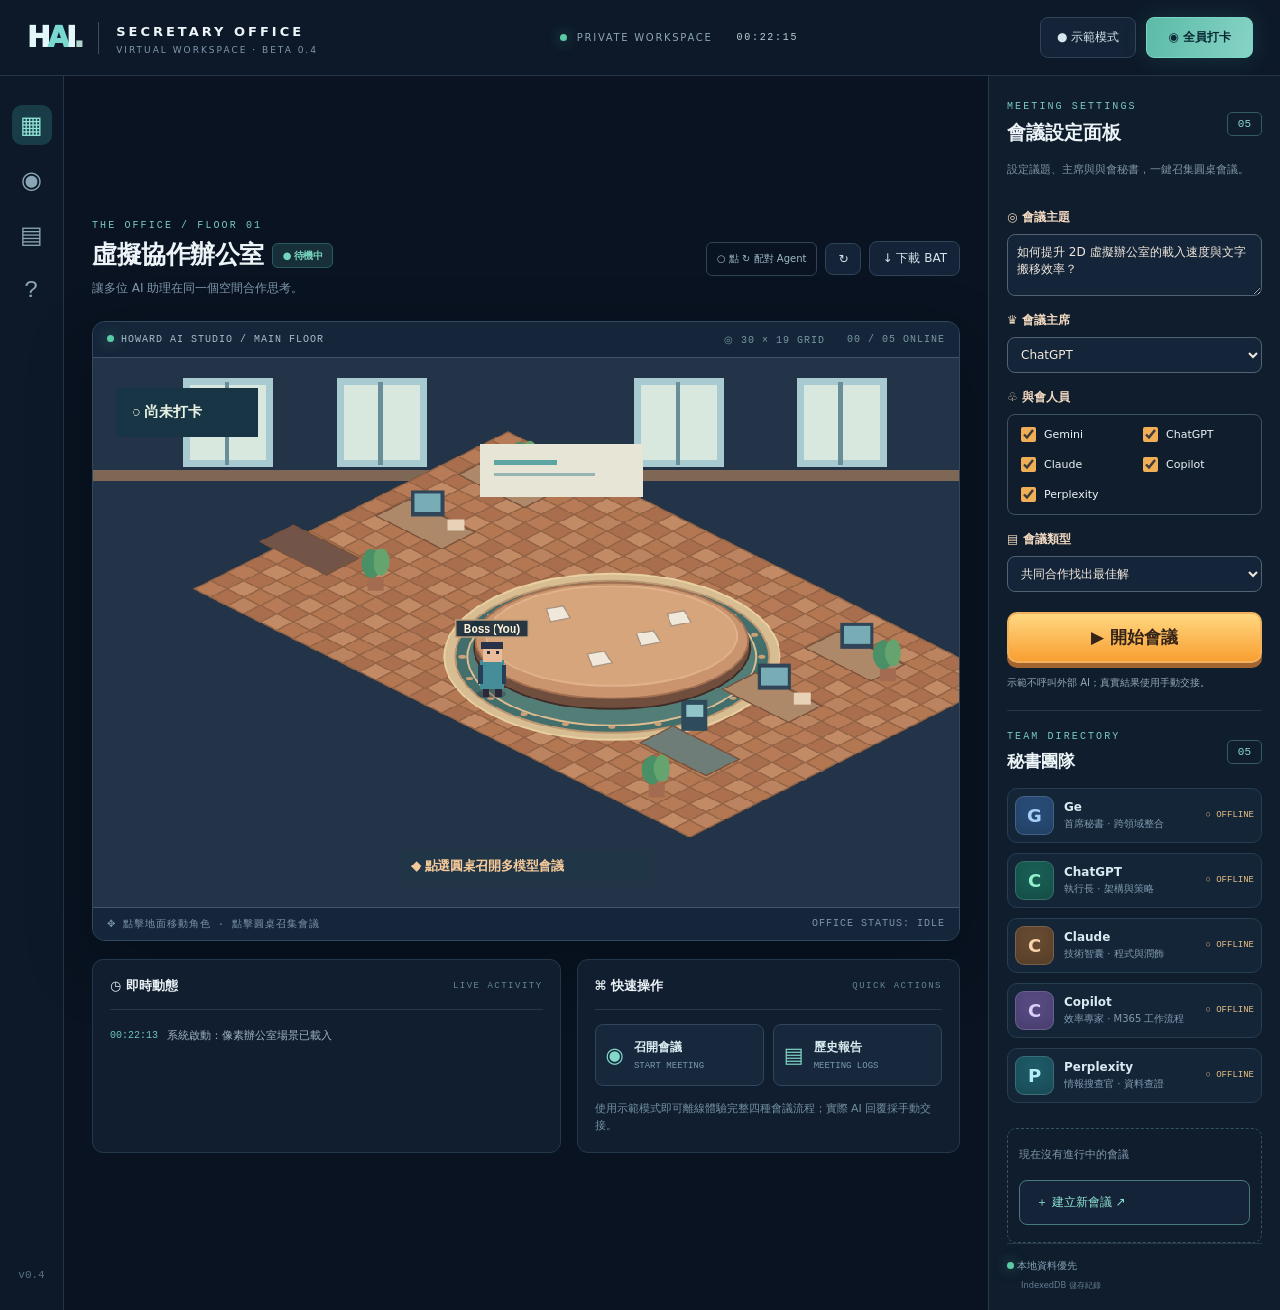
==== office/index.html @ 118cb612 "fix(office): persistent stop during handoff and Windows BAT launcher download" ====
<!doctype html>
<html lang="zh-Hant">
<head>
<meta charset="utf-8"><meta name="viewport" content="width=device-width, initial-scale=1">
<meta name="theme-color" content="#0a1422">
<title>Howard AI Studio — AI Secretary Office</title>
<link rel="stylesheet" href="/office/styles.css">


</head>
<body>
<div class="shell">
  <header class="topbar">
    <div class="brand"><div class="brand-mark">H<span>A</span>I<span class="dot">.</span></div><span class="brand-divider"></span><div><strong>SECRETARY OFFICE</strong><small>VIRTUAL WORKSPACE <em>·</em> BETA 0.4</small></div></div>
    <div class="top-center"><span class="live-light"></span> PRIVATE WORKSPACE <span class="text-mono" id="clock">--:--</span></div>
    <div class="top-actions"><button id="global-stop-meeting" class="secondary-button danger-stop hidden" type="button">■ 停止會議</button><button id="demo-toggle" class="ghost-button">● 示範模式</button><button id="clock-button" class="primary-button">◉ 全員打卡</button></div>
  </header>
  <div class="body-grid">
    <aside class="rail">
      <div class="rail-icon active" title="虛擬辦公室" aria-label="虛擬辦公室">▦</div>
      <button id="rail-meet" class="rail-icon" aria-label="召開會議" title="召開會議">◉</button>
      <button id="rail-history" class="rail-icon" aria-label="歷史紀錄" title="歷史紀錄">▤</button>
      <button id="rail-help" class="rail-icon" aria-label="操作說明" title="操作說明">?</button>
      <span class="rail-spacer"></span><span class="rail-version">v0.4</span>
    </aside>
    <main class="workspace">
      <div class="workspace-heading"><div><div class="eyebrow">THE OFFICE / FLOOR 01</div><h1>虛擬協作辦公室 <span class="office-state" id="office-state">● 待機中</span></h1><p>讓多位 AI 助理在同一個空間合作思考。</p></div><div class="workspace-tools"><span id="connection-label" class="connection-pill">○ 本機 Agent 檢查中</span><button class="subtle-btn" id="refresh-agent" title="重新檢查本機 Agent">↻</button><a class="subtle-btn download-bat" href="/office/start-agent.bat" download="start-agent.bat" title="下載 Windows Agent 啟動批次檔，需搭配 HVASecretaryAgent.exe">↓ 下載 BAT</a></div></div>
      <div class="scene-shell"><div class="scene-top"><span><span class="green-dot"></span> HOWARD AI STUDIO / MAIN FLOOR</span><span class="scene-indicators"><span>◎ 30 × 19 GRID</span><span id="room-population">00 / 05 ONLINE</span></span></div><canvas id="office-scene" width="960" height="608" aria-label="可點擊互動的像素風辦公室：點圓桌召開會議，點秘書查看狀態"></canvas><div class="scene-footer"><span>✥ 點擊地面移動角色 · 點擊圓桌召集會議</span><span id="scene-context">OFFICE STATUS: IDLE</span></div></div>
      <section class="bottom-panels"><div class="panel activity"><div class="panel-title"><span>◷ 即時動態</span><small>LIVE ACTIVITY</small></div><div class="activity-list" id="activity-list" aria-live="polite"><p class="dim">辦公室已就緒，等待打卡。</p></div></div><div class="panel shortcuts"><div class="panel-title"><span>⌘ 快速操作</span><small>QUICK ACTIONS</small></div><div class="quick-grid"><button id="quick-meet"><b>◉</b><span>召開會議<small>START MEETING</small></span></button><button id="quick-history"><b>▤</b><span>歷史報告<small>MEETING LOGS</small></span></button></div><div class="mini-tip">使用示範模式即可離線體驗完整四種會議流程；實際 AI 回覆採手動交接。</div></div></section>
    </main>
    <aside class="inspector">
<div class="inspector-title"><div><span class="eyebrow">MEETING SETTINGS</span><h2>會議設定面板</h2></div><span class="headcount">05</span></div>
<p class="inspector-copy">設定議題、主席與與會秘書，一鍵召集圓桌會議。</p>
<form class="side-form" id="quick-meeting">
<label for="quick-topic">◎ 會議主題</label><textarea id="quick-topic" maxlength="2500" required rows="3">如何提升 2D 虛擬辦公室的載入速度與文字搬移效率？</textarea>
<label for="quick-chair">♛ 會議主席</label><select id="quick-chair"><option value="chatgpt">ChatGPT</option><option value="gemini">Gemini</option><option value="claude">Claude</option><option value="copilot">Copilot</option><option value="perplexity">Perplexity</option></select>
<label>♧ 與會人員</label><div class="side-checks" id="quick-attendees">
<label><input type="checkbox" value="gemini" checked> Gemini</label><label><input type="checkbox" value="chatgpt" checked> ChatGPT</label><label><input type="checkbox" value="claude" checked> Claude</label><label><input type="checkbox" value="copilot" checked> Copilot</label><label><input type="checkbox" value="perplexity" checked> Perplexity</label></div>
<label for="quick-mode">▤ 會議類型</label><select id="quick-mode"><option value="consensus">共同合作找出最佳解</option><option value="debate">辯論大會</option><option value="collaborate">共同協作</option><option value="relay">接力作業</option></select>
<button type="submit" class="launch-button">▶ 開始會議</button><small class="side-info">示範不呼叫外部 AI；真實結果使用手動交接。</small></form>
<div class="inspector-divider"></div><div class="inspector-title mini"><div><span class="eyebrow">TEAM DIRECTORY</span><h2>秘書團隊</h2></div><span class="headcount">05</span></div>
<div id="agent-list" class="agent-list"></div><div id="mode-preview" class="mode-preview"></div>
<div class="inspector-bottom"><span class="green-dot"></span> 本地資料優先 <small>IndexedDB 儲存紀錄</small></div>
</aside>
  </div>
</div>
<div id="modal-backdrop" class="modal-backdrop hidden" role="presentation">
  <section class="modal" role="dialog" aria-modal="true" aria-labelledby="modal-title"><div class="modal-head"><div><span class="eyebrow" id="modal-kicker">OFFICE CONTROL</span><h2 id="modal-title">建立會議</h2></div><div class="modal-header-actions"><button id="modal-stop-meeting" class="secondary-button danger-stop hidden" type="button">■ 停止會議</button><button class="close-button" id="modal-close" aria-label="關閉視窗／停止進行中的會議">×</button></div></div><div class="modal-content" id="modal-content"></div></section>
</div>
<div class="toast-region" id="toast-region" aria-live="polite"></div>
<script defer src="/office/app.js"></script></body>
</html>
---- office/styles.css ----
:root{color-scheme:dark;--bg:#091321;--surface:#111f30;--surface2:#17283b;--line:#2a3b4f;--muted:#8da1b8;--text:#edf4f8;--teal:#72d3cb;--amber:#dcb477;--green:#59cba7;--radius:14px;font-family:Inter,ui-sans-serif,system-ui,"Microsoft JhengHei",sans-serif}
*{box-sizing:border-box}html,body{margin:0;height:100%;background:var(--bg);color:var(--text)}button,textarea,select,input{font:inherit}button{cursor:pointer}button:disabled{cursor:not-allowed;opacity:.4}.hidden{display:none!important}.shell{min-height:100vh;display:flex;flex-direction:column}
.topbar{height:76px;flex-shrink:0;border-bottom:1px solid #243649;background:#0d1929;display:flex;align-items:center;justify-content:space-between;gap:14px;padding:0 27px}.brand{display:flex;align-items:center;gap:17px}.brand-mark{font-weight:950;letter-spacing:-3px;font-size:28px;color:#e3f7fa}.brand-mark span{color:#79d9d0}.brand-mark .dot{color:#b0d4ca}.brand-divider{width:1px;height:32px;background:#3c4f61}.brand strong{font-size:13px;letter-spacing:3px}.brand small{display:block;font-size:9px;letter-spacing:2px;color:#8098ae;margin-top:5px}.brand small em{color:var(--teal);font-style:normal}.top-center{font-size:10px;color:#8da5b5;letter-spacing:1.7px;display:flex;align-items:center;gap:10px}.live-light,.green-dot{width:7px;height:7px;border-radius:50%;display:inline-block;background:#5bcba6;box-shadow:0 0 13px #67d6ae88}.text-mono{font-family:ui-monospace,monospace;margin-left:14px;color:#bcd1d8}.top-actions{display:flex;gap:10px}.ghost-button,.subtle-btn,.outline-action,.close-button,.mini-button,.toggle-agent{color:#d6e6ed;border:1px solid #314357;background:#142337;border-radius:8px;padding:11px 16px;font-size:12px}.ghost-button:hover,.subtle-btn:hover,.outline-action:hover{border-color:#64b8ba;background:#1a3445}.primary-button{border:1px solid #78d5c5;background:linear-gradient(110deg,#5bbaa7,#87d4c6);padding:11px 21px;border-radius:8px;font-weight:800;font-size:12px;color:#092834;box-shadow:0 0 24px #60cdb326}.primary-button:hover{filter:brightness(1.08)}.primary-button.off{border-color:#b77b7b;background:#b98d88;color:#231f25}
.body-grid{display:grid;grid-template-columns:64px minmax(0,1fr) 292px;flex:1;min-height:0}.rail{border-right:1px solid #243649;display:flex;align-items:center;flex-direction:column;gap:15px;padding:29px 8px;background:#0d1929}.rail-icon{width:40px;height:40px;border-radius:10px;border:none;background:transparent;color:#8aa5b4;font-size:24px;display:grid;place-items:center;font-family:ui-monospace,monospace;text-decoration:none}.rail-icon.active,.rail-icon:hover{background:#193c49;color:#8fe2d5}.rail-spacer{flex:1}.rail-version{font:11px ui-monospace,monospace;color:#567185}.workspace{min-width:0;max-width:1500px;width:100%;padding:27px 28px 40px;margin:auto}.workspace-heading{display:flex;justify-content:space-between;align-items:flex-start;gap:18px;margin-bottom:24px}.eyebrow{font:10px ui-monospace,monospace;letter-spacing:2.1px;color:#7bc8c8}.workspace-heading h1{font-size:25px;letter-spacing:-.5px;margin:7px 0}.office-state{font-size:10px;background:#172f38;border:1px solid #285961;color:#75d4bd;padding:6px 10px;border-radius:6px;vertical-align:middle;white-space:nowrap}.workspace-heading p{color:#7f96ab;font-size:12px;margin:9px 0 0}.workspace-tools{display:flex;gap:7px;align-items:center;margin-top:21px}.connection-pill{font-size:10px;color:#9dbbc7;border:1px solid #304357;border-radius:6px;padding:9px 10px;white-space:nowrap}.subtle-btn{padding:8px 12px}.scene-shell{border:1px solid #32495d;border-radius:13px;overflow:hidden;background:#17273a;box-shadow:0 24px 65px #03080f55}.scene-top,.scene-footer{height:36px;padding:0 14px;display:flex;align-items:center;justify-content:space-between;font:10px ui-monospace,monospace;letter-spacing:1px;color:#a7bdca;background:#16263a}.scene-top{border-bottom:1px solid #3f5669}.scene-footer{height:33px;border-top:1px solid #3f5669;color:#7b96a9}.scene-indicators{display:flex;gap:22px;color:#7597a4}#office-scene{width:100%;height:auto;display:block;image-rendering:pixelated;cursor:crosshair;aspect-ratio:960/608;background:#23344c}.bottom-panels{display:grid;grid-template-columns:1.1fr .9fr;gap:16px;margin-top:18px}.panel{min-width:0;min-height:190px;border-radius:11px;border:1px solid #24384c;background:#111e30;padding:17px}.panel-title{display:flex;align-items:center;justify-content:space-between;border-bottom:1px solid #243748;padding-bottom:14px;font-size:13px;font-weight:750}.panel-title small{font:9px ui-monospace,monospace;color:#658599;letter-spacing:1.5px}.activity-list{max-height:145px;overflow:auto;margin-top:10px}.activity-list p{font-size:11px;line-height:1.7;color:#9fb1c0;margin:7px 0;display:flex;gap:9px}.activity-list time{flex-shrink:0;color:#6bc5bf;font:10px ui-monospace,monospace;margin-top:3px}.activity-list .dim{color:#6e8497}.quick-grid{display:grid;grid-template-columns:1fr 1fr;gap:9px;margin-top:14px}.quick-grid button{display:flex;gap:10px;align-items:center;text-align:left;padding:14px 10px;border:1px solid #30465a;border-radius:8px;background:#17283c;color:#d7edf0;font-size:12px;font-weight:700}.quick-grid button:hover{border-color:#7ac5bf}.quick-grid b{font-size:21px;color:#82d9c9}.quick-grid small{display:block;font:9px ui-monospace,monospace;color:#789bac;margin-top:5px}.mini-tip{margin-top:14px;font-size:11px;line-height:1.6;color:#7291a3}
.inspector{border-left:1px solid #26394c;background:#0f1d2d;padding:30px 18px 19px;display:flex;flex-direction:column;min-width:0}.inspector-title{display:flex;align-items:center;justify-content:space-between}.inspector-title h2{font-size:19px;margin:7px 0}.headcount{border-radius:5px;border:1px solid #345b62;color:#8ad9d2;padding:5px 10px;font:11px ui-monospace,monospace}.inspector-copy{font-size:11px;line-height:1.7;color:#8095a7;margin:8px 0 21px}.agent-list{display:flex;flex-direction:column;gap:10px}.agent{display:flex;align-items:center;gap:10px;width:100%;text-align:left;background:#152538;border:1px solid #273d52;border-radius:10px;padding:11px 9px;color:#d9eaf1}.agent:hover{border-color:#6bbcb5;background:#1b3042}.avatar{width:39px;height:39px;border-radius:9px;flex-shrink:0;display:grid;place-items:center;font-size:18px;font-weight:900;border:1px solid #ffffff20;box-shadow:inset 0 -7px 13px #00000025}.avatar.blue{background:#284b75;color:#a7d1fa}.avatar.emerald{background:#185c53;color:#91f1ca}.avatar.amber{background:#654930;color:#f8d3a9}.avatar.violet{background:#554980;color:#ddccfa}.avatar.cyan{background:#1d5865;color:#b3eef5}.agent-main{min-width:0;flex:1}.agent-name{font-weight:750;font-size:12px;display:block}.agent-role{display:block;color:#809bb0;font-size:10px;margin-top:3px}.agent-status{font:9px ui-monospace,monospace;color:#7d99af;text-transform:uppercase}.agent-status.ready{color:#6bdbb1}.agent-status.warn{color:#e4be83}.inspector-divider{border-top:1px solid #26374c;margin:24px 0 22px}.inspector-title.mini h2{font-size:17px}.mode-preview{font-size:11px;color:#8299ac;border:1px dashed #365265;border-radius:9px;margin-top:17px;padding:17px 11px;line-height:1.7;display:flex;flex-direction:column;gap:16px}.outline-action{width:100%;text-align:left;display:flex;justify-content:space-between;color:#8fe5d4;border-color:#477a7e}.inspector-bottom{margin-top:auto;border-top:1px solid #27394a;padding-top:15px;font-size:10px;color:#85a5b5}.inspector-bottom small{display:block;margin:7px 0 0 14px;color:#637f92}
.modal-backdrop{position:fixed;z-index:30;inset:0;background:#030810dc;backdrop-filter:blur(8px);display:flex;align-items:center;justify-content:center;padding:20px}.modal{border-radius:17px;border:1px solid #3a6170;background:#112236;box-shadow:0 34px 110px #000a;max-width:720px;width:100%;max-height:90vh;display:flex;flex-direction:column;overflow:hidden}.modal-head{padding:23px 26px 17px;display:flex;justify-content:space-between;align-items:flex-start;border-bottom:1px solid #2d4559}.modal-head h2{font-size:22px;margin:8px 0 0}.close-button{width:35px;height:35px;padding:0;font-size:21px;line-height:1}.modal-content{overflow-y:auto;padding:22px 26px 27px}.field{display:flex;flex-direction:column;gap:8px;margin-bottom:18px}.field label,.field-label{font-size:12px;font-weight:750;color:#c8dde5}.field input,.field textarea,.field select{border:1px solid #365468;background:#0e1c2d;border-radius:8px;color:#edf4f8;padding:11px 12px;width:100%;outline:none}.field textarea{resize:vertical;min-height:90px;line-height:1.7}.field input:focus,.field textarea:focus,.field select:focus{border-color:#81c9c5;box-shadow:0 0 0 2px #81c9c522}.help-text{font-size:11px;color:#8da5b5;line-height:1.65}.meeting-modes{display:grid;grid-template-columns:repeat(2,1fr);gap:9px}.mode-card{border:1px solid #334b60;background:#15273a;text-align:left;color:#e1eef1;border-radius:9px;padding:14px;display:flex;flex-direction:column;gap:7px}.mode-card b{font-size:13px}.mode-card small{color:#88a3b6;font-size:10px;line-height:1.5}.mode-card.selected{border-color:#7ed8cc;background:#1d3b45}.modal-grid{display:grid;grid-template-columns:1fr 1fr;gap:16px}.agent-chips{display:flex;flex-wrap:wrap;gap:8px;margin-top:10px}.agent-chip{display:flex;align-items:center;gap:6px;border:1px solid #334b60;background:#172a3d;padding:9px 10px;border-radius:8px;font-size:11px}.agent-chip input{accent-color:#8ce0cf}.modal-actions{display:flex;justify-content:flex-end;gap:10px;margin-top:23px}.secondary-button{background:#1b3044;color:#d8eaf0;border:1px solid #3b5969;padding:10px 15px;border-radius:8px}.warning-box{padding:10px 12px;border-radius:8px;background:#453727;border:1px solid #85663f;color:#eed5a9;font-size:11px;line-height:1.65;margin:14px 0}.info-box{padding:11px 14px;border-radius:8px;background:#153840;border:1px solid #285d67;color:#a6dad8;font-size:11px;line-height:1.65;margin:15px 0}.report-viewer{max-height:47vh;overflow:auto;white-space:pre-wrap;word-break:break-word;font:12px/1.8 ui-monospace,SFMono-Regular,Consolas,monospace;color:#dae7ed;background:#0b1828;padding:17px;border:1px solid #334a5d;border-radius:8px}.session-row{display:flex;align-items:center;justify-content:space-between;gap:12px;border-bottom:1px solid #293c4d;padding:13px 0}.session-row strong{display:block;font-size:12px}.session-row small{display:block;color:#829bad;margin-top:6px;font-size:10px}.session-actions{display:flex;gap:6px}.mini-button{font-size:10px;padding:7px 9px}.accent-text{color:#7edcce}.progress-strip{display:flex;gap:8px;margin:15px 0;color:#a5b9c8;font-size:11px}.progress-dot{width:8px;height:8px;border-radius:50%;background:#78dbc4;margin-top:5px}.toast-region{position:fixed;z-index:60;right:20px;bottom:20px;display:flex;flex-direction:column;gap:8px}.toast{min-width:220px;max-width:340px;border-radius:8px;border:1px solid #4e7e80;color:#d5f0ef;background:#193a43;padding:13px 15px;font-size:12px;box-shadow:0 10px 40px #0008}
@media(max-width:1250px){.body-grid{grid-template-columns:60px minmax(0,1fr) 244px}.workspace{padding:20px}.inspector{padding:24px 12px}.scene-top{font-size:9px}.brand strong{font-size:11px}}@media(max-width:1000px){.body-grid{grid-template-columns:50px minmax(0,1fr)}.inspector{display:none}.top-center{display:none}.workspace{padding:18px}.rail{padding:25px 3px}}@media(max-width:650px){.topbar{padding:0 11px;height:68px}.brand{gap:8px}.brand-mark{font-size:22px}.brand strong{font-size:10px;letter-spacing:1px}.brand small{font-size:8px;letter-spacing:1px}.top-actions{gap:5px}.ghost-button{display:none}.primary-button{padding:10px;font-size:11px}.body-grid{grid-template-columns:1fr}.rail{flex-direction:row;border-right:0;border-bottom:1px solid #29384a;height:49px;padding:3px 10px}.rail-icon{height:36px}.workspace{padding:15px 10px}.workspace-heading{flex-direction:column;gap:5px}.workspace-heading h1{font-size:20px}.workspace-tools{margin-top:0}.bottom-panels{grid-template-columns:1fr}.scene-indicators{display:none}.scene-footer{font-size:8px}.modal-grid,.meeting-modes{grid-template-columns:1fr}.modal-content{padding:16px}.modal-head{padding:18px}.modal-backdrop{padding:8px}}


.inspector{overflow-y:auto;padding-top:18px}
.side-form{display:flex;flex-direction:column;gap:8px}
.side-form>label{font-size:12px;font-weight:800;color:#f3dac0;margin-top:8px}
.side-form textarea,.side-form select{border:1px solid #526271;border-radius:8px;background:#142539;color:#f2e9dd;padding:9px;font-size:12px;width:100%}
.side-checks{border:1px solid #3d5264;border-radius:8px;padding:9px;display:grid;grid-template-columns:1fr 1fr;gap:9px}
.side-checks label{display:flex;align-items:center;gap:5px;font-size:11px;white-space:nowrap}
.side-checks input{accent-color:#f0af56;width:15px;height:15px}
.launch-button{padding:12px;background:linear-gradient(#ffd781,#f99f31);border:2px solid #f1b25e;color:#352417;border-radius:10px;font-size:17px;font-weight:900;box-shadow:0 5px 0 #a3642f;margin:12px 0 5px}
.side-info{font-size:10px;color:#94aab8}
.inspector-divider{margin:20px 0 13px}.inspector .agent-list{margin:8px 0}.inspector .agent{padding:7px}
#office-scene{background:#273746}
@media(max-width:1000px){.inspector{display:flex;grid-row:2;grid-column:2;max-height:none;overflow:visible}.side-checks{grid-template-columns:repeat(3,1fr)}}
@media(max-width:650px){.inspector{grid-column:1;grid-row:3}.side-checks{grid-template-columns:1fr 1fr}}

.modal-header-actions{display:flex;align-items:center;gap:10px;flex-shrink:0}
.danger-stop{border:1px solid #ce8787!important;color:#ffe8e8!important;background:#5e2d38!important;padding:10px 13px;font-size:12px;border-radius:8px}
.danger-stop:hover{background:#73313e!important}
.workspace-tools{flex-wrap:wrap;gap:8px}
.download-bat{display:inline-flex;align-items:center;justify-content:center;text-decoration:none;white-space:nowrap}
@media(max-width:650px){.modal-header-actions{gap:6px}.danger-stop{padding:9px;font-size:11px}.download-bat{font-size:11px}}
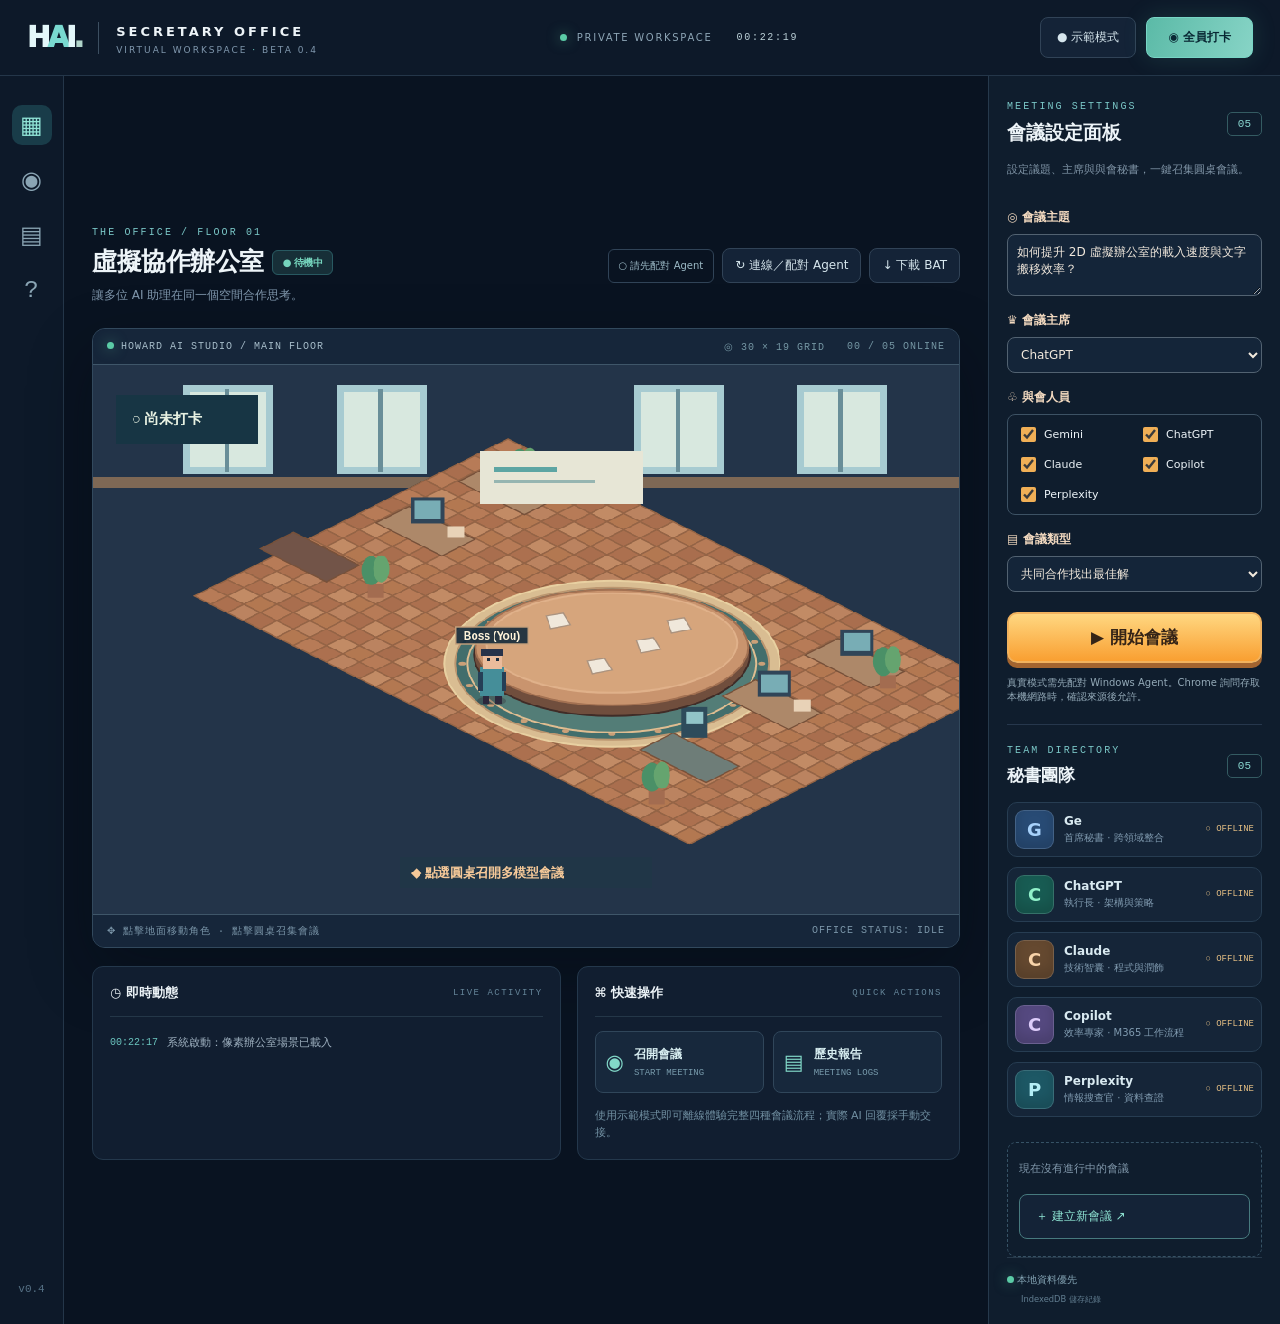
==== commit 3271bb8d: "fix(office): auto-pair Windows Agent on clock-in, verify WebSocket and explain Chrome loopback permi" ====
--- a/office/index.html
+++ b/office/index.html
@@ -24,7 +24,7 @@
       <span class="rail-spacer"></span><span class="rail-version">v0.4</span>
     </aside>
     <main class="workspace">
-      <div class="workspace-heading"><div><div class="eyebrow">THE OFFICE / FLOOR 01</div><h1>虛擬協作辦公室 <span class="office-state" id="office-state">● 待機中</span></h1><p>讓多位 AI 助理在同一個空間合作思考。</p></div><div class="workspace-tools"><span id="connection-label" class="connection-pill">○ 本機 Agent 檢查中</span><button class="subtle-btn" id="refresh-agent" title="重新檢查本機 Agent">↻</button><a class="subtle-btn download-bat" href="/office/start-agent.bat" download="start-agent.bat" title="下載 Windows Agent 啟動批次檔，需搭配 HVASecretaryAgent.exe">↓ 下載 BAT</a></div></div>
+      <div class="workspace-heading"><div><div class="eyebrow">THE OFFICE / FLOOR 01</div><h1>虛擬協作辦公室 <span class="office-state" id="office-state">● 待機中</span></h1><p>讓多位 AI 助理在同一個空間合作思考。</p></div><div class="workspace-tools"><span id="connection-label" class="connection-pill">○ 本機 Agent 檢查中</span><button class="subtle-btn" id="refresh-agent" title="連線／配對本機 Windows Agent">↻ 連線／配對 Agent</button><a class="subtle-btn download-bat" href="/office/start-agent.bat" download="start-agent.bat" title="下載 Windows Agent 啟動批次檔，需搭配 HVASecretaryAgent.exe">↓ 下載 BAT</a></div></div>
       <div class="scene-shell"><div class="scene-top"><span><span class="green-dot"></span> HOWARD AI STUDIO / MAIN FLOOR</span><span class="scene-indicators"><span>◎ 30 × 19 GRID</span><span id="room-population">00 / 05 ONLINE</span></span></div><canvas id="office-scene" width="960" height="608" aria-label="可點擊互動的像素風辦公室：點圓桌召開會議，點秘書查看狀態"></canvas><div class="scene-footer"><span>✥ 點擊地面移動角色 · 點擊圓桌召集會議</span><span id="scene-context">OFFICE STATUS: IDLE</span></div></div>
       <section class="bottom-panels"><div class="panel activity"><div class="panel-title"><span>◷ 即時動態</span><small>LIVE ACTIVITY</small></div><div class="activity-list" id="activity-list" aria-live="polite"><p class="dim">辦公室已就緒，等待打卡。</p></div></div><div class="panel shortcuts"><div class="panel-title"><span>⌘ 快速操作</span><small>QUICK ACTIONS</small></div><div class="quick-grid"><button id="quick-meet"><b>◉</b><span>召開會議<small>START MEETING</small></span></button><button id="quick-history"><b>▤</b><span>歷史報告<small>MEETING LOGS</small></span></button></div><div class="mini-tip">使用示範模式即可離線體驗完整四種會議流程；實際 AI 回覆採手動交接。</div></div></section>
     </main>
@@ -37,7 +37,7 @@
 <label>♧ 與會人員</label><div class="side-checks" id="quick-attendees">
 <label><input type="checkbox" value="gemini" checked> Gemini</label><label><input type="checkbox" value="chatgpt" checked> ChatGPT</label><label><input type="checkbox" value="claude" checked> Claude</label><label><input type="checkbox" value="copilot" checked> Copilot</label><label><input type="checkbox" value="perplexity" checked> Perplexity</label></div>
 <label for="quick-mode">▤ 會議類型</label><select id="quick-mode"><option value="consensus">共同合作找出最佳解</option><option value="debate">辯論大會</option><option value="collaborate">共同協作</option><option value="relay">接力作業</option></select>
-<button type="submit" class="launch-button">▶ 開始會議</button><small class="side-info">示範不呼叫外部 AI；真實結果使用手動交接。</small></form>
+<button type="submit" class="launch-button">▶ 開始會議</button><small class="side-info">真實模式需先配對 Windows Agent。Chrome 詢問存取本機網路時，確認來源後允許。</small></form>
 <div class="inspector-divider"></div><div class="inspector-title mini"><div><span class="eyebrow">TEAM DIRECTORY</span><h2>秘書團隊</h2></div><span class="headcount">05</span></div>
 <div id="agent-list" class="agent-list"></div><div id="mode-preview" class="mode-preview"></div>
 <div class="inspector-bottom"><span class="green-dot"></span> 本地資料優先 <small>IndexedDB 儲存紀錄</small></div>
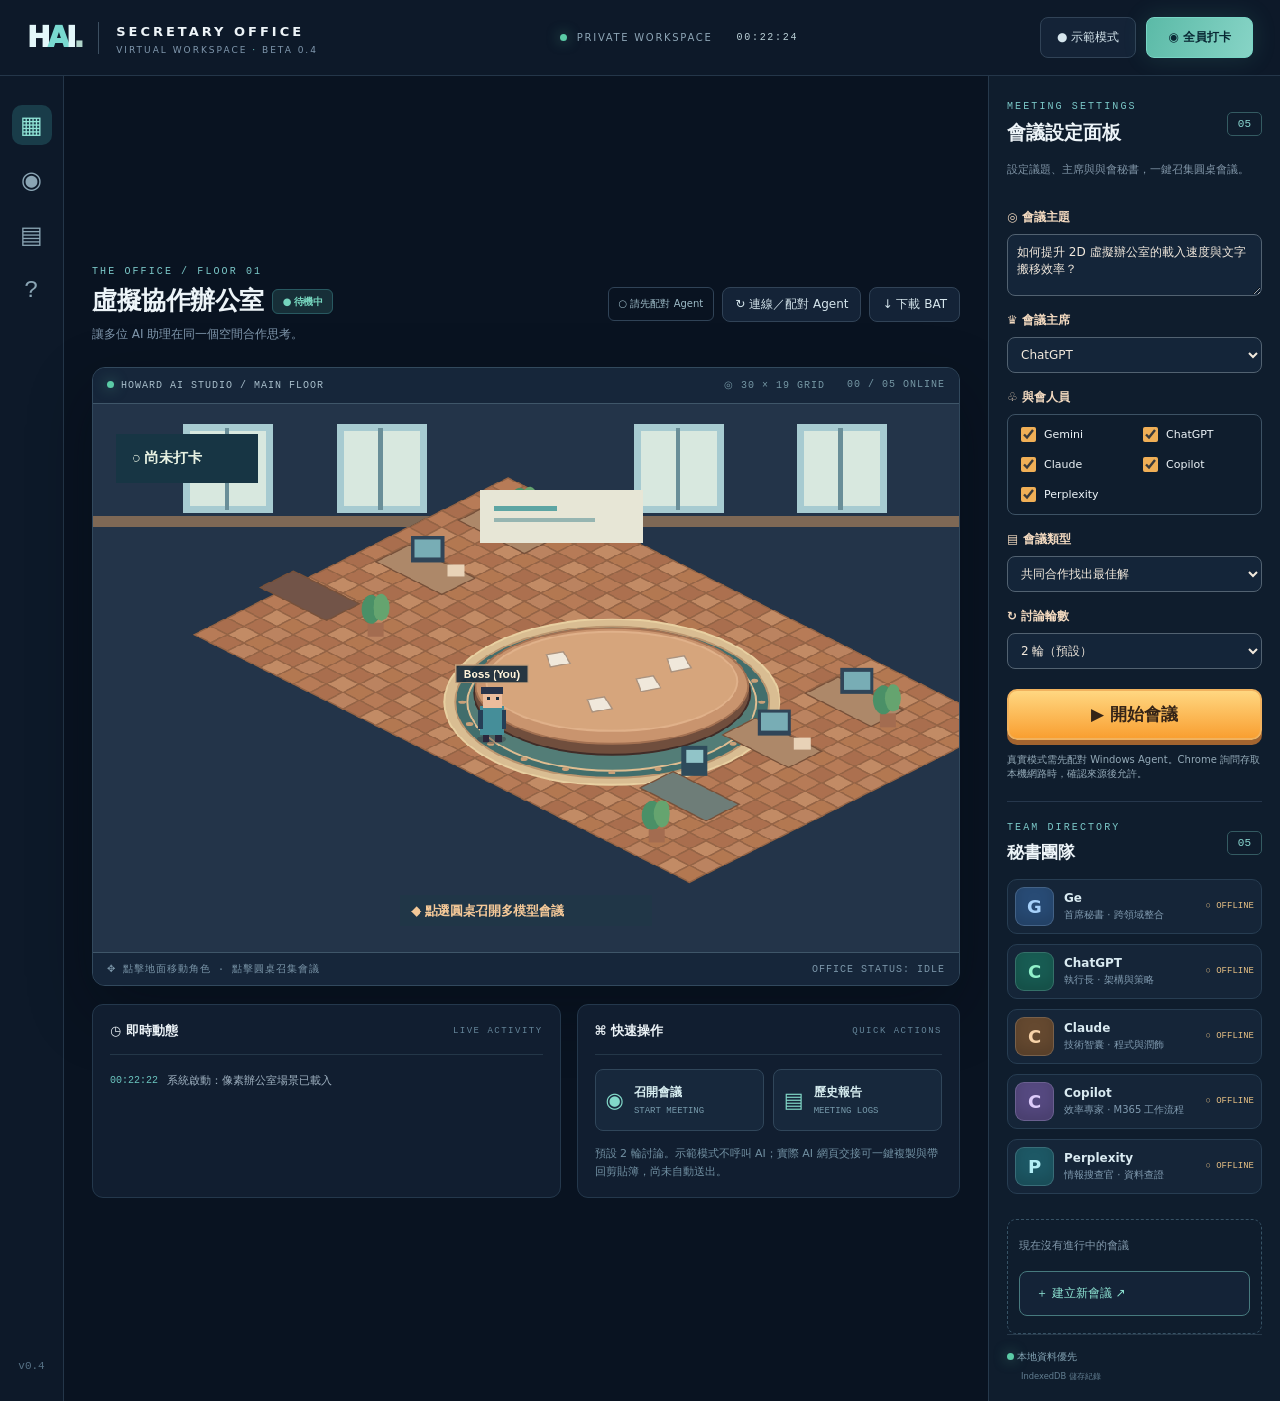
==== commit 52bd828f: "feat(office): configurable 1–5 discussion rounds default 2 and assisted AI web handoff" ====
--- a/office/index.html
+++ b/office/index.html
@@ -26,7 +26,7 @@
     <main class="workspace">
       <div class="workspace-heading"><div><div class="eyebrow">THE OFFICE / FLOOR 01</div><h1>虛擬協作辦公室 <span class="office-state" id="office-state">● 待機中</span></h1><p>讓多位 AI 助理在同一個空間合作思考。</p></div><div class="workspace-tools"><span id="connection-label" class="connection-pill">○ 本機 Agent 檢查中</span><button class="subtle-btn" id="refresh-agent" title="連線／配對本機 Windows Agent">↻ 連線／配對 Agent</button><a class="subtle-btn download-bat" href="/office/start-agent.bat" download="start-agent.bat" title="下載 Windows Agent 啟動批次檔，需搭配 HVASecretaryAgent.exe">↓ 下載 BAT</a></div></div>
       <div class="scene-shell"><div class="scene-top"><span><span class="green-dot"></span> HOWARD AI STUDIO / MAIN FLOOR</span><span class="scene-indicators"><span>◎ 30 × 19 GRID</span><span id="room-population">00 / 05 ONLINE</span></span></div><canvas id="office-scene" width="960" height="608" aria-label="可點擊互動的像素風辦公室：點圓桌召開會議，點秘書查看狀態"></canvas><div class="scene-footer"><span>✥ 點擊地面移動角色 · 點擊圓桌召集會議</span><span id="scene-context">OFFICE STATUS: IDLE</span></div></div>
-      <section class="bottom-panels"><div class="panel activity"><div class="panel-title"><span>◷ 即時動態</span><small>LIVE ACTIVITY</small></div><div class="activity-list" id="activity-list" aria-live="polite"><p class="dim">辦公室已就緒，等待打卡。</p></div></div><div class="panel shortcuts"><div class="panel-title"><span>⌘ 快速操作</span><small>QUICK ACTIONS</small></div><div class="quick-grid"><button id="quick-meet"><b>◉</b><span>召開會議<small>START MEETING</small></span></button><button id="quick-history"><b>▤</b><span>歷史報告<small>MEETING LOGS</small></span></button></div><div class="mini-tip">使用示範模式即可離線體驗完整四種會議流程；實際 AI 回覆採手動交接。</div></div></section>
+      <section class="bottom-panels"><div class="panel activity"><div class="panel-title"><span>◷ 即時動態</span><small>LIVE ACTIVITY</small></div><div class="activity-list" id="activity-list" aria-live="polite"><p class="dim">辦公室已就緒，等待打卡。</p></div></div><div class="panel shortcuts"><div class="panel-title"><span>⌘ 快速操作</span><small>QUICK ACTIONS</small></div><div class="quick-grid"><button id="quick-meet"><b>◉</b><span>召開會議<small>START MEETING</small></span></button><button id="quick-history"><b>▤</b><span>歷史報告<small>MEETING LOGS</small></span></button></div><div class="mini-tip">預設 2 輪討論。示範模式不呼叫 AI；實際 AI 網頁交接可一鍵複製與帶回剪貼簿，尚未自動送出。</div></div></section>
     </main>
     <aside class="inspector">
 <div class="inspector-title"><div><span class="eyebrow">MEETING SETTINGS</span><h2>會議設定面板</h2></div><span class="headcount">05</span></div>
@@ -37,6 +37,7 @@
 <label>♧ 與會人員</label><div class="side-checks" id="quick-attendees">
 <label><input type="checkbox" value="gemini" checked> Gemini</label><label><input type="checkbox" value="chatgpt" checked> ChatGPT</label><label><input type="checkbox" value="claude" checked> Claude</label><label><input type="checkbox" value="copilot" checked> Copilot</label><label><input type="checkbox" value="perplexity" checked> Perplexity</label></div>
 <label for="quick-mode">▤ 會議類型</label><select id="quick-mode"><option value="consensus">共同合作找出最佳解</option><option value="debate">辯論大會</option><option value="collaborate">共同協作</option><option value="relay">接力作業</option></select>
+<label for="quick-rounds">↻ 討論輪數</label><select id="quick-rounds"><option value="1">1 輪</option><option value="2" selected>2 輪（預設）</option><option value="3">3 輪</option><option value="4">4 輪</option><option value="5">5 輪</option></select>
 <button type="submit" class="launch-button">▶ 開始會議</button><small class="side-info">真實模式需先配對 Windows Agent。Chrome 詢問存取本機網路時，確認來源後允許。</small></form>
 <div class="inspector-divider"></div><div class="inspector-title mini"><div><span class="eyebrow">TEAM DIRECTORY</span><h2>秘書團隊</h2></div><span class="headcount">05</span></div>
 <div id="agent-list" class="agent-list"></div><div id="mode-preview" class="mode-preview"></div>
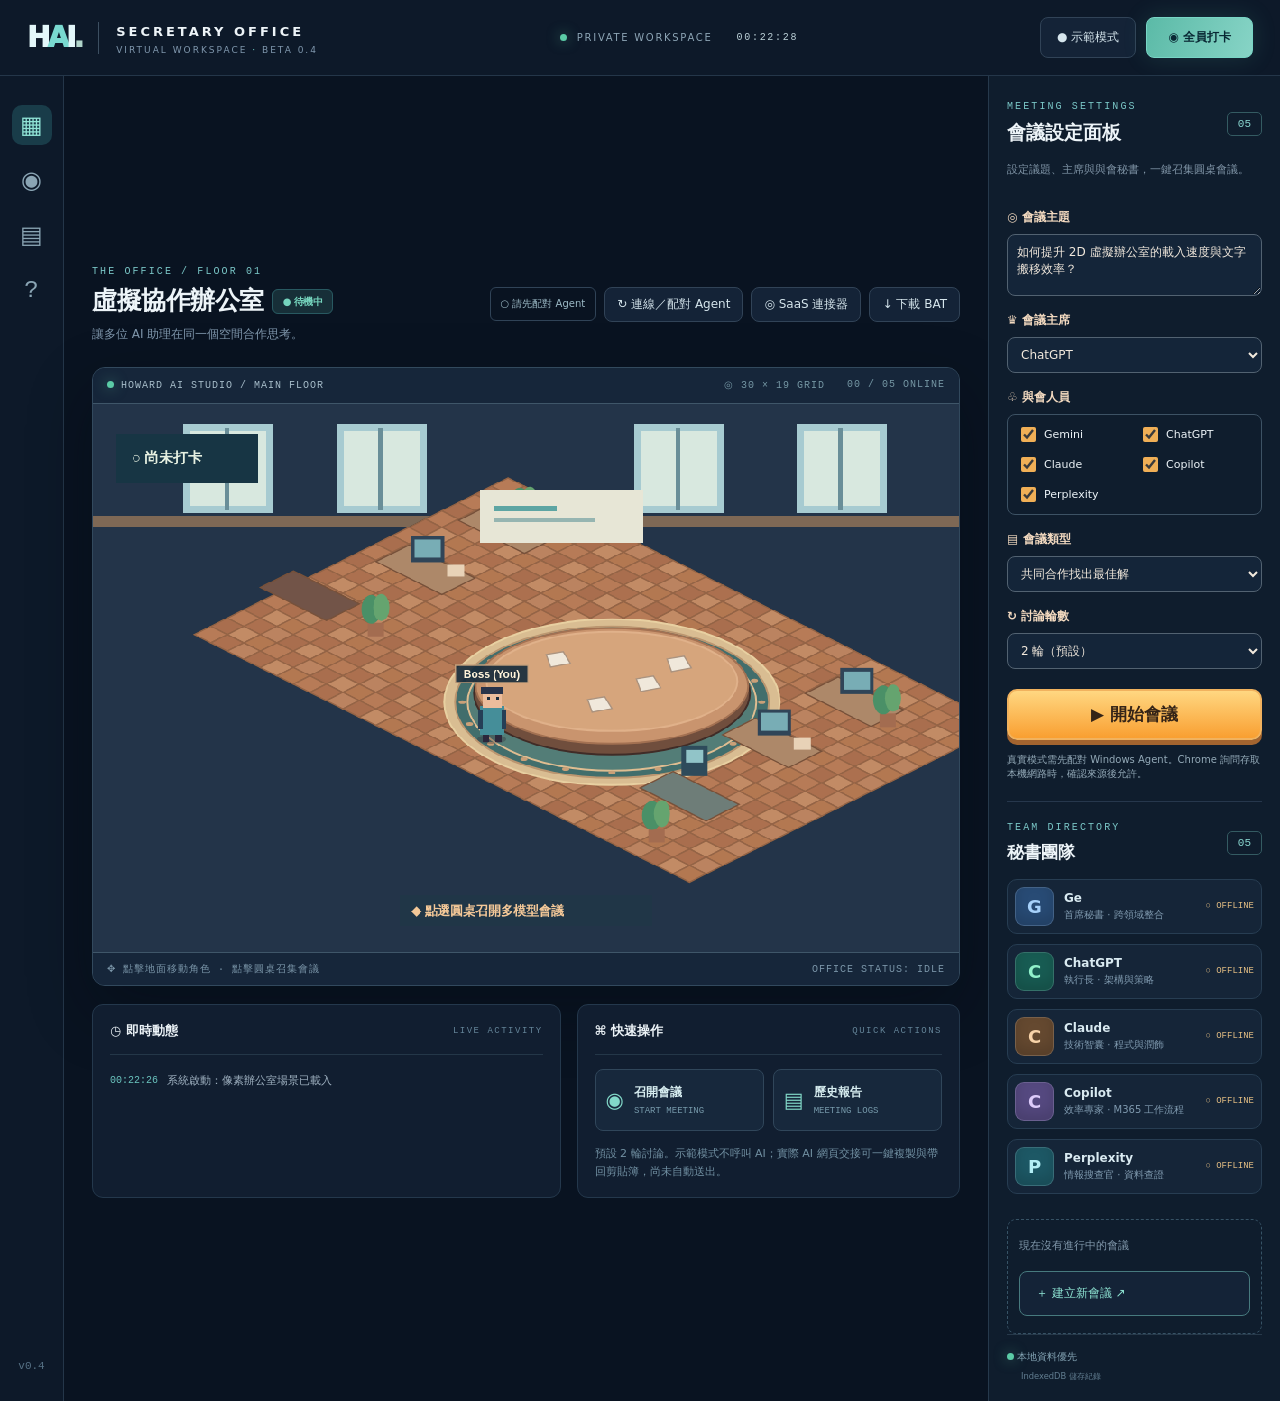
==== commit 7160dfe9: "feat(office v0.7): show paired SaaS connector capability and authorization status" ====
--- a/office/index.html
+++ b/office/index.html
@@ -24,7 +24,7 @@
       <span class="rail-spacer"></span><span class="rail-version">v0.4</span>
     </aside>
     <main class="workspace">
-      <div class="workspace-heading"><div><div class="eyebrow">THE OFFICE / FLOOR 01</div><h1>虛擬協作辦公室 <span class="office-state" id="office-state">● 待機中</span></h1><p>讓多位 AI 助理在同一個空間合作思考。</p></div><div class="workspace-tools"><span id="connection-label" class="connection-pill">○ 本機 Agent 檢查中</span><button class="subtle-btn" id="refresh-agent" title="連線／配對本機 Windows Agent">↻ 連線／配對 Agent</button><a class="subtle-btn download-bat" href="/office/start-agent.bat" download="start-agent.bat" title="下載 Windows Agent 啟動批次檔，需搭配 HVASecretaryAgent.exe">↓ 下載 BAT</a></div></div>
+      <div class="workspace-heading"><div><div class="eyebrow">THE OFFICE / FLOOR 01</div><h1>虛擬協作辦公室 <span class="office-state" id="office-state">● 待機中</span></h1><p>讓多位 AI 助理在同一個空間合作思考。</p></div><div class="workspace-tools"><span id="connection-label" class="connection-pill">○ 本機 Agent 檢查中</span><button class="subtle-btn" id="refresh-agent" title="連線／配對本機 Windows Agent">↻ 連線／配對 Agent</button><button class="subtle-btn" id="saas-connector-status" type="button" title="查看 ChatGPT、Gemini 官方整合授權與能力狀態">◎ SaaS 連接器</button><a class="subtle-btn download-bat" href="/office/start-agent.bat" download="start-agent.bat" title="下載 Windows Agent 啟動批次檔，需搭配 HVASecretaryAgent.exe">↓ 下載 BAT</a></div></div>
       <div class="scene-shell"><div class="scene-top"><span><span class="green-dot"></span> HOWARD AI STUDIO / MAIN FLOOR</span><span class="scene-indicators"><span>◎ 30 × 19 GRID</span><span id="room-population">00 / 05 ONLINE</span></span></div><canvas id="office-scene" width="960" height="608" aria-label="可點擊互動的像素風辦公室：點圓桌召開會議，點秘書查看狀態"></canvas><div class="scene-footer"><span>✥ 點擊地面移動角色 · 點擊圓桌召集會議</span><span id="scene-context">OFFICE STATUS: IDLE</span></div></div>
       <section class="bottom-panels"><div class="panel activity"><div class="panel-title"><span>◷ 即時動態</span><small>LIVE ACTIVITY</small></div><div class="activity-list" id="activity-list" aria-live="polite"><p class="dim">辦公室已就緒，等待打卡。</p></div></div><div class="panel shortcuts"><div class="panel-title"><span>⌘ 快速操作</span><small>QUICK ACTIONS</small></div><div class="quick-grid"><button id="quick-meet"><b>◉</b><span>召開會議<small>START MEETING</small></span></button><button id="quick-history"><b>▤</b><span>歷史報告<small>MEETING LOGS</small></span></button></div><div class="mini-tip">預設 2 輪討論。示範模式不呼叫 AI；實際 AI 網頁交接可一鍵複製與帶回剪貼簿，尚未自動送出。</div></div></section>
     </main>
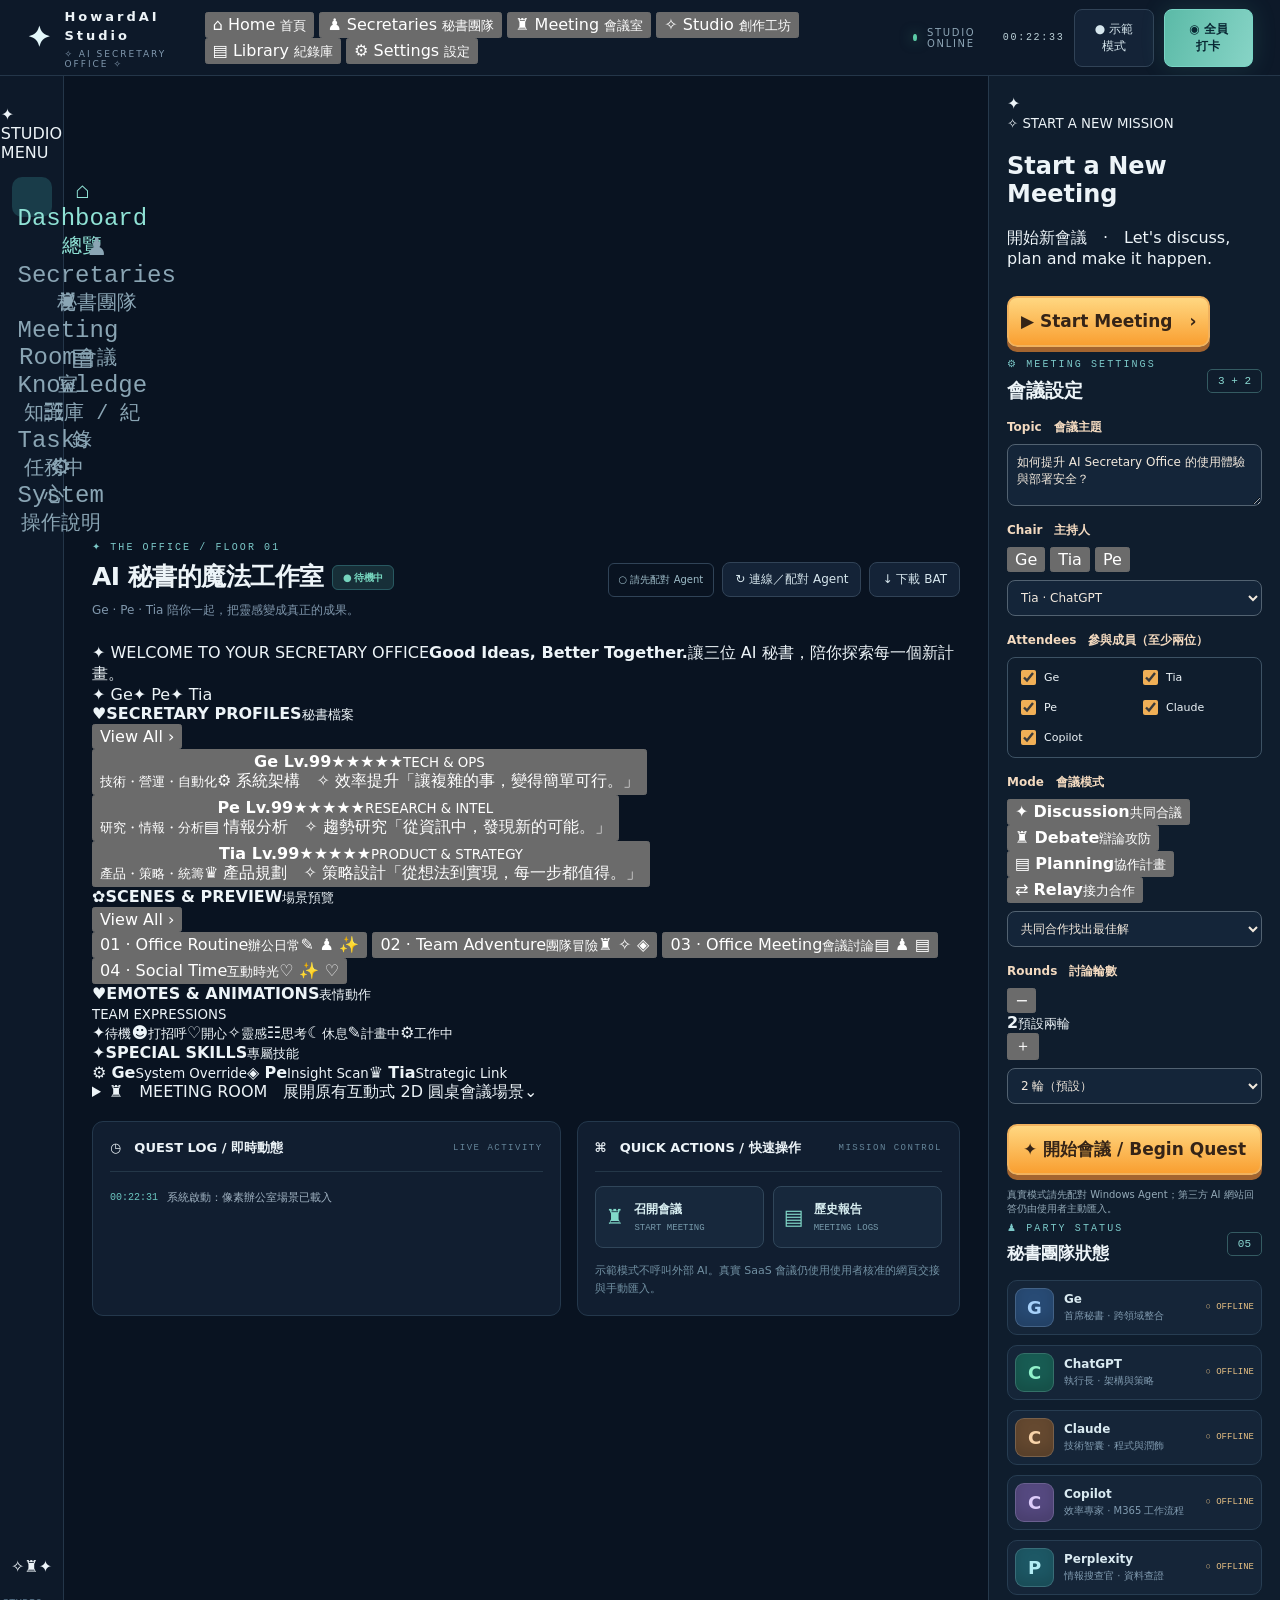
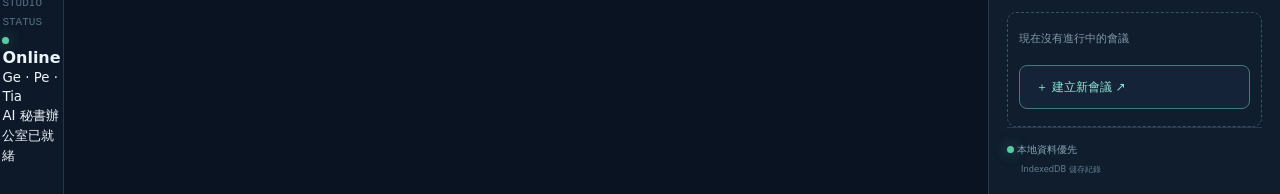
==== commit 7ba0930a: "feat(office): rebuild RPG dashboard structure without touching meeting logic" ====
--- a/office/index.html
+++ b/office/index.html
@@ -1,53 +1,131 @@
 <!doctype html>
 <html lang="zh-Hant">
 <head>
-<meta charset="utf-8"><meta name="viewport" content="width=device-width, initial-scale=1">
-<meta name="theme-color" content="#0a1422">
-<title>Howard AI Studio — AI Secretary Office</title>
-<link rel="stylesheet" href="/office/styles.css">
-
-
+  <meta charset="utf-8"><meta name="viewport" content="width=device-width, initial-scale=1">
+  <meta name="theme-color" content="#0b1026">
+  <meta name="description" content="HowardAI Studio AI Secretary Office — Ge, Pe, Tia 共同協作、會議與工作空間。">
+  <title>HowardAI Studio — AI Secretary Office</title>
+  <link rel="stylesheet" href="/office/styles.css">
+  <link rel="stylesheet" href="/office/rpg-theme.css">
 </head>
 <body>
-<div class="shell">
-  <header class="topbar">
-    <div class="brand"><div class="brand-mark">H<span>A</span>I<span class="dot">.</span></div><span class="brand-divider"></span><div><strong>SECRETARY OFFICE</strong><small>VIRTUAL WORKSPACE <em>·</em> BETA 0.4</small></div></div>
-    <div class="top-center"><span class="live-light"></span> PRIVATE WORKSPACE <span class="text-mono" id="clock">--:--</span></div>
-    <div class="top-actions"><button id="global-stop-meeting" class="secondary-button danger-stop hidden" type="button">■ 停止會議</button><button id="demo-toggle" class="ghost-button">● 示範模式</button><button id="clock-button" class="primary-button">◉ 全員打卡</button></div>
+<div class="shell rpg-shell">
+  <header class="topbar rpg-topbar">
+    <div class="brand"><div class="brand-mark" aria-hidden="true">✦</div><div class="brand-copy"><strong>HowardAI Studio</strong><small>✧ AI SECRETARY OFFICE ✧</small></div></div>
+    <nav class="top-nav" aria-label="主要導覽">
+      <button type="button" class="nav-link current" data-action="home"><span>⌂</span> Home <small>首頁</small></button>
+      <button type="button" class="nav-link" data-action="secretaries"><span>♟</span> Secretaries <small>秘書團隊</small></button>
+      <button type="button" class="nav-link" data-action="meeting"><span>♜</span> Meeting <small>會議室</small></button>
+      <button type="button" class="nav-link" data-action="scene"><span>✧</span> Studio <small>創作工坊</small></button>
+      <button type="button" class="nav-link" data-action="history"><span>▤</span> Library <small>紀錄庫</small></button>
+      <button type="button" class="nav-link" data-action="help"><span>⚙</span> Settings <small>設定</small></button>
+    </nav>
+    <div class="top-actions">
+      <div class="top-center"><span class="live-light"></span> STUDIO ONLINE <span class="text-mono" id="clock">--:--</span></div>
+      <button id="global-stop-meeting" class="secondary-button danger-stop hidden" type="button">■ 停止會議</button>
+      <button id="demo-toggle" class="ghost-button" type="button">● 示範模式</button>
+      <button id="clock-button" class="primary-button" type="button">◉ 全員打卡</button>
+    </div>
   </header>
   <div class="body-grid">
-    <aside class="rail">
-      <div class="rail-icon active" title="虛擬辦公室" aria-label="虛擬辦公室">▦</div>
-      <button id="rail-meet" class="rail-icon" aria-label="召開會議" title="召開會議">◉</button>
-      <button id="rail-history" class="rail-icon" aria-label="歷史紀錄" title="歷史紀錄">▤</button>
-      <button id="rail-help" class="rail-icon" aria-label="操作說明" title="操作說明">?</button>
-      <span class="rail-spacer"></span><span class="rail-version">v0.4</span>
+    <aside class="rail" aria-label="功能選單">
+      <div class="rail-title">✦ STUDIO MENU</div>
+      <button class="rail-icon active" type="button" data-action="home" aria-label="總覽"><span>⌂</span><span>Dashboard<small>總覽</small></span></button>
+      <button class="rail-icon" type="button" data-action="secretaries" aria-label="秘書團隊"><span>♟</span><span>Secretaries<small>秘書團隊</small></span></button>
+      <button id="rail-meet" class="rail-icon" type="button" aria-label="召開會議"><span>♜</span><span>Meeting Room<small>會議室</small></span></button>
+      <button id="rail-history" class="rail-icon" type="button" aria-label="歷史紀錄"><span>▤</span><span>Knowledge<small>知識庫 / 紀錄</small></span></button>
+      <button class="rail-icon" type="button" data-action="tasks" aria-label="任務"><span>☷</span><span>Tasks<small>任務中心</small></span></button>
+      <button id="rail-help" class="rail-icon" type="button" aria-label="操作說明"><span>⚙</span><span>System<small>操作說明</small></span></button>
+      <span class="rail-spacer"></span>
+      <div class="rail-tower" aria-hidden="true"><span>✧</span><span>♜</span><span>✦</span></div>
+      <div class="studio-status"><span class="rail-version">STUDIO STATUS</span><div><span class="green-dot"></span> <b>Online</b></div><small>Ge · Pe · Tia<br>AI 秘書辦公室已就緒</small></div>
     </aside>
-    <main class="workspace">
-      <div class="workspace-heading"><div><div class="eyebrow">THE OFFICE / FLOOR 01</div><h1>虛擬協作辦公室 <span class="office-state" id="office-state">● 待機中</span></h1><p>讓多位 AI 助理在同一個空間合作思考。</p></div><div class="workspace-tools"><span id="connection-label" class="connection-pill">○ 本機 Agent 檢查中</span><button class="subtle-btn" id="refresh-agent" title="連線／配對本機 Windows Agent">↻ 連線／配對 Agent</button><button class="subtle-btn" id="saas-connector-status" type="button" title="查看 ChatGPT、Gemini 官方整合授權與能力狀態">◎ SaaS 連接器</button><a class="subtle-btn download-bat" href="/office/start-agent.bat" download="start-agent.bat" title="下載 Windows Agent 啟動批次檔，需搭配 HVASecretaryAgent.exe">↓ 下載 BAT</a></div></div>
-      <div class="scene-shell"><div class="scene-top"><span><span class="green-dot"></span> HOWARD AI STUDIO / MAIN FLOOR</span><span class="scene-indicators"><span>◎ 30 × 19 GRID</span><span id="room-population">00 / 05 ONLINE</span></span></div><canvas id="office-scene" width="960" height="608" aria-label="可點擊互動的像素風辦公室：點圓桌召開會議，點秘書查看狀態"></canvas><div class="scene-footer"><span>✥ 點擊地面移動角色 · 點擊圓桌召集會議</span><span id="scene-context">OFFICE STATUS: IDLE</span></div></div>
-      <section class="bottom-panels"><div class="panel activity"><div class="panel-title"><span>◷ 即時動態</span><small>LIVE ACTIVITY</small></div><div class="activity-list" id="activity-list" aria-live="polite"><p class="dim">辦公室已就緒，等待打卡。</p></div></div><div class="panel shortcuts"><div class="panel-title"><span>⌘ 快速操作</span><small>QUICK ACTIONS</small></div><div class="quick-grid"><button id="quick-meet"><b>◉</b><span>召開會議<small>START MEETING</small></span></button><button id="quick-history"><b>▤</b><span>歷史報告<small>MEETING LOGS</small></span></button></div><div class="mini-tip">預設 2 輪討論。示範模式不呼叫 AI；實際 AI 網頁交接可一鍵複製與帶回剪貼簿，尚未自動送出。</div></div></section>
+    <main class="workspace" id="top">
+      <div class="workspace-heading">
+        <div><div class="eyebrow">✦ THE OFFICE / FLOOR 01</div><h1>AI 秘書的魔法工作室 <span class="office-state" id="office-state">● 待機中</span></h1><p>Ge · Pe · Tia 陪你一起，把靈感變成真正的成果。</p></div>
+        <div class="workspace-tools"><span id="connection-label" class="connection-pill">○ 本機 Agent 檢查中</span><button class="subtle-btn" id="refresh-agent" type="button" title="連線／配對本機 Windows Agent">↻ 連線／配對 Agent</button><a class="subtle-btn download-bat" href="/office/start-agent.bat" download="start-agent.bat" title="下載 Windows Agent 啟動批次檔，需搭配 HVASecretaryAgent.exe">↓ 下載 BAT</a></div>
+      </div>
+      <section class="hero-stage rpg-frame" aria-label="Ge、Pe、Tia 三位秘書形象">
+        <div class="hero-art" role="img" aria-label="Ge、Pe、Tia 的魔法辦公室形象插圖"></div>
+        <div class="hero-copy"><span class="hero-overline">✦ WELCOME TO YOUR SECRETARY OFFICE</span><strong>Good Ideas, Better Together.</strong><span>讓三位 AI 秘書，陪你探索每一個新計畫。</span></div>
+        <div class="hero-team"><span>✦ Ge</span><span>✦ Pe</span><span>✦ Tia</span></div>
+      </section>
+      <div class="dashboard-detail" id="secretary-profiles">
+        <section class="rpg-frame profile-section">
+          <div class="section-heading"><div><span class="pink-gem">♥</span><strong>SECRETARY PROFILES</strong><small>秘書檔案</small></div><button type="button" class="text-link" data-action="secretaries">View All ›</button></div>
+          <div class="profiles-grid">
+            <button type="button" class="profile-card ge" data-persona="gemini" aria-label="開啟 Ge 秘書資訊">
+              <span class="portrait portrait-ge" aria-hidden="true"></span><span class="profile-body"><strong>Ge <span class="lv">Lv.99</span></strong><span class="stars">★★★★★</span><small>TECH &amp; OPS<br>技術・營運・自動化</small><span class="skill-pills">⚙ 系統架構　✧ 效率提升</span><span class="profile-line">「讓複雜的事，變得簡單可行。」</span></span>
+            </button>
+            <button type="button" class="profile-card pe" data-persona="perplexity" aria-label="開啟 Pe 秘書資訊">
+              <span class="portrait portrait-pe" aria-hidden="true"></span><span class="profile-body"><strong>Pe <span class="lv">Lv.99</span></strong><span class="stars">★★★★★</span><small>RESEARCH &amp; INTEL<br>研究・情報・分析</small><span class="skill-pills">▤ 情報分析　✧ 趨勢研究</span><span class="profile-line">「從資訊中，發現新的可能。」</span></span>
+            </button>
+            <button type="button" class="profile-card tia" data-persona="chatgpt" aria-label="開啟 Tia 秘書資訊">
+              <span class="portrait portrait-tia" aria-hidden="true"></span><span class="profile-body"><strong>Tia <span class="lv">Lv.99</span></strong><span class="stars">★★★★★</span><small>PRODUCT &amp; STRATEGY<br>產品・策略・統籌</small><span class="skill-pills">♛ 產品規劃　✧ 策略設計</span><span class="profile-line">「從想法到實現，每一步都值得。」</span></span>
+            </button>
+          </div>
+        </section>
+        <section class="rpg-frame scene-previews" id="scene-previews">
+          <div class="section-heading"><div><span class="pink-gem">✿</span><strong>SCENES &amp; PREVIEW</strong><small>場景預覽</small></div><button type="button" class="text-link" data-action="scene">View All ›</button></div>
+          <div class="preview-grid">
+            <button type="button" class="preview-tile tile-routine" data-action="scene"><span>01 · Office Routine<small>辦公日常</small></span><b aria-hidden="true">✎ ♟ ✨</b></button>
+            <button type="button" class="preview-tile tile-adventure" data-action="scene"><span>02 · Team Adventure<small>團隊冒險</small></span><b aria-hidden="true">♜ ✧ ◈</b></button>
+            <button type="button" class="preview-tile tile-meeting" data-action="scene"><span>03 · Office Meeting<small>會議討論</small></span><b aria-hidden="true">▤ ♟ ▤</b></button>
+            <button type="button" class="preview-tile tile-social" data-action="scene"><span>04 · Social Time<small>互動時光</small></span><b aria-hidden="true">♡ ✨ ♡</b></button>
+          </div>
+        </section>
+      </div>
+      <div class="dashboard-foot">
+        <section class="rpg-frame emotes-panel"><div class="section-heading"><div><span class="pink-gem">♥</span><strong>EMOTES &amp; ANIMATIONS</strong><small>表情動作</small></div><small class="muted-label">TEAM EXPRESSIONS</small></div><div class="emote-list"><span>✦<small>待機</small></span><span>☻<small>打招呼</small></span><span>♡<small>開心</small></span><span>✧<small>靈感</small></span><span>☷<small>思考</small></span><span>☾<small>休息</small></span><span>✎<small>計畫中</small></span><span>⚙<small>工作中</small></span></div></section>
+        <section class="rpg-frame special-panel"><div class="section-heading"><div><span class="pink-gem">✦</span><strong>SPECIAL SKILLS</strong><small>專屬技能</small></div></div><div class="special-grid"><span class="special-ge">⚙ <b>Ge</b><small>System Override</small></span><span class="special-pe">◈ <b>Pe</b><small>Insight Scan</small></span><span class="special-tia">♛ <b>Tia</b><small>Strategic Link</small></span></div></section>
+      </div>
+      <details class="room-drawer rpg-frame" id="meeting-room">
+        <summary>♜　MEETING ROOM　<span>展開原有互動式 2D 圓桌會議場景</span><span class="room-arrow">⌄</span></summary>
+        <div class="scene-shell"><div class="scene-top"><span><span class="green-dot"></span> HOWARD AI STUDIO / MAIN FLOOR</span><span class="scene-indicators"><span>◎ 30 × 19 GRID</span><span id="room-population">00 / 05 ONLINE</span></span></div><canvas id="office-scene" width="960" height="608" aria-label="可點擊互動的像素風辦公室：點圓桌召開會議，點秘書查看狀態"></canvas><div class="scene-footer"><span>✥ 點擊地面移動角色 · 點擊圓桌召集會議</span><span id="scene-context">OFFICE STATUS: IDLE</span></div></div>
+      </details>
+      <section class="bottom-panels" id="task-panel"><div class="panel activity"><div class="panel-title"><span>◷　QUEST LOG / 即時動態</span><small>LIVE ACTIVITY</small></div><div class="activity-list" id="activity-list" aria-live="polite"><p class="dim">辦公室已就緒，等待打卡。</p></div></div><div class="panel shortcuts"><div class="panel-title"><span>⌘　QUICK ACTIONS / 快速操作</span><small>MISSION CONTROL</small></div><div class="quick-grid"><button id="quick-meet" type="button"><b>♜</b><span>召開會議<small>START MEETING</small></span></button><button id="quick-history" type="button"><b>▤</b><span>歷史報告<small>MEETING LOGS</small></span></button></div><div class="mini-tip">示範模式不呼叫外部 AI。真實 SaaS 會議仍使用使用者核准的網頁交接與手動匯入。</div></div></section>
     </main>
-    <aside class="inspector">
-<div class="inspector-title"><div><span class="eyebrow">MEETING SETTINGS</span><h2>會議設定面板</h2></div><span class="headcount">05</span></div>
-<p class="inspector-copy">設定議題、主席與與會秘書，一鍵召集圓桌會議。</p>
-<form class="side-form" id="quick-meeting">
-<label for="quick-topic">◎ 會議主題</label><textarea id="quick-topic" maxlength="2500" required rows="3">如何提升 2D 虛擬辦公室的載入速度與文字搬移效率？</textarea>
-<label for="quick-chair">♛ 會議主席</label><select id="quick-chair"><option value="chatgpt">ChatGPT</option><option value="gemini">Gemini</option><option value="claude">Claude</option><option value="copilot">Copilot</option><option value="perplexity">Perplexity</option></select>
-<label>♧ 與會人員</label><div class="side-checks" id="quick-attendees">
-<label><input type="checkbox" value="gemini" checked> Gemini</label><label><input type="checkbox" value="chatgpt" checked> ChatGPT</label><label><input type="checkbox" value="claude" checked> Claude</label><label><input type="checkbox" value="copilot" checked> Copilot</label><label><input type="checkbox" value="perplexity" checked> Perplexity</label></div>
-<label for="quick-mode">▤ 會議類型</label><select id="quick-mode"><option value="consensus">共同合作找出最佳解</option><option value="debate">辯論大會</option><option value="collaborate">共同協作</option><option value="relay">接力作業</option></select>
-<label for="quick-rounds">↻ 討論輪數</label><select id="quick-rounds"><option value="1">1 輪</option><option value="2" selected>2 輪（預設）</option><option value="3">3 輪</option><option value="4">4 輪</option><option value="5">5 輪</option></select>
-<button type="submit" class="launch-button">▶ 開始會議</button><small class="side-info">真實模式需先配對 Windows Agent。Chrome 詢問存取本機網路時，確認來源後允許。</small></form>
-<div class="inspector-divider"></div><div class="inspector-title mini"><div><span class="eyebrow">TEAM DIRECTORY</span><h2>秘書團隊</h2></div><span class="headcount">05</span></div>
-<div id="agent-list" class="agent-list"></div><div id="mode-preview" class="mode-preview"></div>
-<div class="inspector-bottom"><span class="green-dot"></span> 本地資料優先 <small>IndexedDB 儲存紀錄</small></div>
-</aside>
+    <aside class="inspector" aria-label="會議控制台">
+      <div class="rpg-frame start-card"><div class="quest-icon" aria-hidden="true">✦</div><div><small>✧ START A NEW MISSION</small><h2>Start a New Meeting</h2><p>開始新會議　·　Let's discuss, plan and make it happen.</p></div><button class="launch-button hero-launch" type="submit" form="quick-meeting">▶ Start Meeting　›</button></div>
+      <div class="rpg-frame settings-card">
+        <div class="inspector-title"><div><span class="eyebrow">⚙ MEETING SETTINGS</span><h2>會議設定</h2></div><span class="headcount">3 + 2</span></div>
+        <form class="side-form" id="quick-meeting">
+          <label for="quick-topic">Topic　<span>會議主題</span></label>
+          <textarea id="quick-topic" maxlength="2500" required rows="3" placeholder="例如：規劃 HVA.SEC 新產品方向與市場策略">如何提升 AI Secretary Office 的使用體驗與部署安全？</textarea>
+          <label for="quick-chair">Chair　<span>主持人</span></label>
+          <div class="role-picks" aria-label="快速選擇主席">
+            <button type="button" class="chair-pill" data-chair="gemini">Ge</button>
+            <button type="button" class="chair-pill active" data-chair="chatgpt">Tia</button>
+            <button type="button" class="chair-pill" data-chair="perplexity">Pe</button>
+          </div>
+          <select id="quick-chair"><option value="chatgpt">Tia · ChatGPT</option><option value="gemini">Ge · Gemini</option><option value="perplexity">Pe · Perplexity</option><option value="claude">Claude</option><option value="copilot">Copilot</option></select>
+          <label>Attendees　<span>參與成員（至少兩位）</span></label>
+          <div class="side-checks" id="quick-attendees"><label><input type="checkbox" value="gemini" checked> Ge</label><label><input type="checkbox" value="chatgpt" checked> Tia</label><label><input type="checkbox" value="perplexity" checked> Pe</label><label><input type="checkbox" value="claude" checked> Claude</label><label><input type="checkbox" value="copilot" checked> Copilot</label></div>
+          <label for="quick-mode">Mode　<span>會議模式</span></label>
+          <div class="quick-modes" aria-label="快速選擇模式">
+            <button class="mode-pick active" type="button" data-mode="consensus">✦ <b>Discussion</b><small>共同合議</small></button>
+            <button class="mode-pick" type="button" data-mode="debate">♜ <b>Debate</b><small>辯論攻防</small></button>
+            <button class="mode-pick" type="button" data-mode="collaborate">▤ <b>Planning</b><small>協作計畫</small></button>
+            <button class="mode-pick" type="button" data-mode="relay">⇄ <b>Relay</b><small>接力合作</small></button>
+          </div>
+          <select id="quick-mode"><option value="consensus">共同合作找出最佳解</option><option value="debate">辯論大會</option><option value="collaborate">共同協作</option><option value="relay">接力作業</option></select>
+          <label for="quick-rounds">Rounds　<span>討論輪數</span></label>
+          <div class="round-picker"><button type="button" data-round-step="-1" aria-label="減少討論輪數">−</button><div><strong id="round-number">2</strong><small>預設兩輪</small></div><button type="button" data-round-step="1" aria-label="增加討論輪數">＋</button></div>
+          <select id="quick-rounds"><option value="1">1 輪</option><option value="2" selected>2 輪（預設）</option><option value="3">3 輪</option><option value="4">4 輪</option><option value="5">5 輪</option></select>
+          <button type="submit" class="launch-button form-launch">✦ 開始會議 / Begin Quest</button>
+          <small class="side-info">真實模式請先配對 Windows Agent；第三方 AI 網站回答仍由使用者主動匯入。</small>
+        </form>
+      </div>
+      <div class="rpg-frame party-panel">
+        <div class="inspector-title mini"><div><span class="eyebrow">♟ PARTY STATUS</span><h2>秘書團隊狀態</h2></div><span class="headcount">05</span></div><div id="agent-list" class="agent-list"></div><div id="mode-preview" class="mode-preview"></div>
+        <div class="inspector-bottom"><span class="green-dot"></span> 本地資料優先 <small>IndexedDB 儲存紀錄</small></div>
+      </div>
+    </aside>
   </div>
 </div>
-<div id="modal-backdrop" class="modal-backdrop hidden" role="presentation">
-  <section class="modal" role="dialog" aria-modal="true" aria-labelledby="modal-title"><div class="modal-head"><div><span class="eyebrow" id="modal-kicker">OFFICE CONTROL</span><h2 id="modal-title">建立會議</h2></div><div class="modal-header-actions"><button id="modal-stop-meeting" class="secondary-button danger-stop hidden" type="button">■ 停止會議</button><button class="close-button" id="modal-close" aria-label="關閉視窗／停止進行中的會議">×</button></div></div><div class="modal-content" id="modal-content"></div></section>
-</div>
+<div id="modal-backdrop" class="modal-backdrop hidden" role="presentation"><section class="modal" role="dialog" aria-modal="true" aria-labelledby="modal-title"><div class="modal-head"><div><span class="eyebrow" id="modal-kicker">OFFICE CONTROL</span><h2 id="modal-title">建立會議</h2></div><div class="modal-header-actions"><button id="modal-stop-meeting" class="secondary-button danger-stop hidden" type="button">■ 停止會議</button><button class="close-button" id="modal-close" aria-label="關閉視窗／停止進行中的會議">×</button></div></div><div class="modal-content" id="modal-content"></div></section></div>
 <div class="toast-region" id="toast-region" aria-live="polite"></div>
-<script defer src="/office/app.js"></script></body>
+<script defer src="/office/app.js"></script>
+<script defer src="/office/rpg-ui.js"></script>
+</body>
 </html>
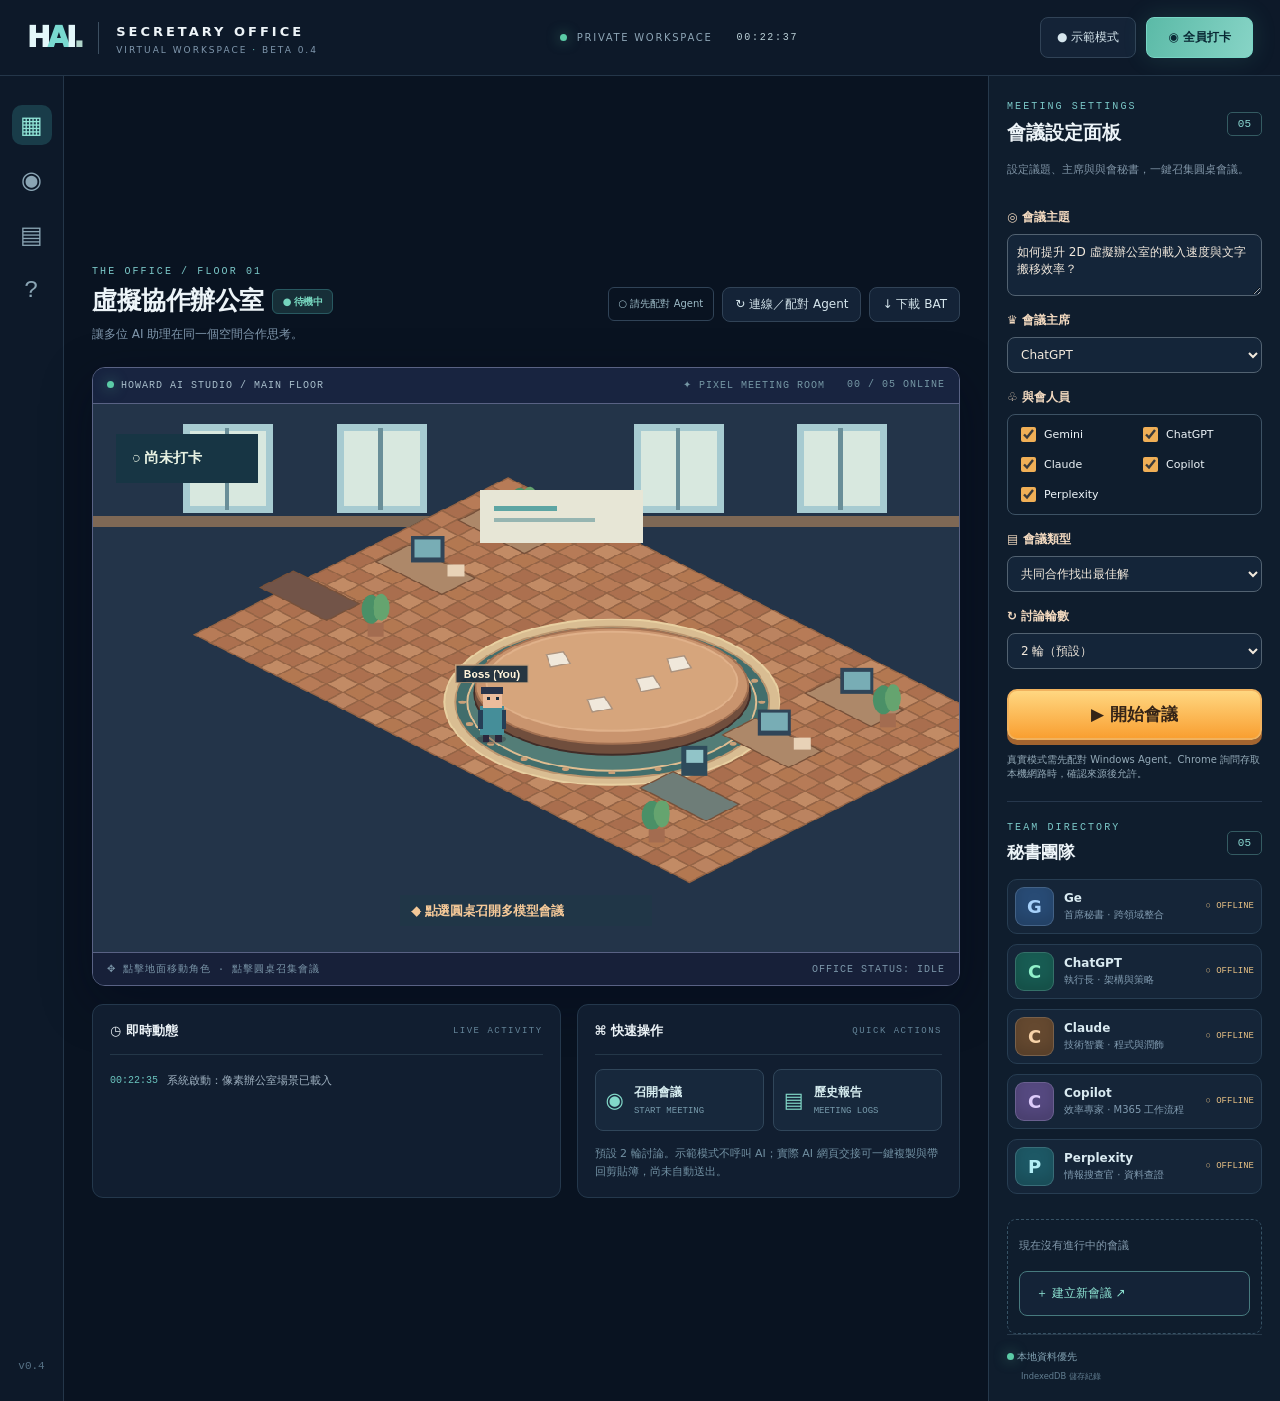
==== commit a073f07a: "fix(office): revert broken RPG landing while preserving all meeting controls" ====
--- a/office/index.html
+++ b/office/index.html
@@ -1,131 +1,53 @@
 <!doctype html>
 <html lang="zh-Hant">
 <head>
-  <meta charset="utf-8"><meta name="viewport" content="width=device-width, initial-scale=1">
-  <meta name="theme-color" content="#0b1026">
-  <meta name="description" content="HowardAI Studio AI Secretary Office — Ge, Pe, Tia 共同協作、會議與工作空間。">
-  <title>HowardAI Studio — AI Secretary Office</title>
-  <link rel="stylesheet" href="/office/styles.css">
-  <link rel="stylesheet" href="/office/rpg-theme.css">
+<meta charset="utf-8"><meta name="viewport" content="width=device-width, initial-scale=1">
+<meta name="theme-color" content="#0a1422">
+<title>Howard AI Studio — AI Secretary Office</title>
+<link rel="stylesheet" href="/office/styles.css">
+
+
 </head>
 <body>
-<div class="shell rpg-shell">
-  <header class="topbar rpg-topbar">
-    <div class="brand"><div class="brand-mark" aria-hidden="true">✦</div><div class="brand-copy"><strong>HowardAI Studio</strong><small>✧ AI SECRETARY OFFICE ✧</small></div></div>
-    <nav class="top-nav" aria-label="主要導覽">
-      <button type="button" class="nav-link current" data-action="home"><span>⌂</span> Home <small>首頁</small></button>
-      <button type="button" class="nav-link" data-action="secretaries"><span>♟</span> Secretaries <small>秘書團隊</small></button>
-      <button type="button" class="nav-link" data-action="meeting"><span>♜</span> Meeting <small>會議室</small></button>
-      <button type="button" class="nav-link" data-action="scene"><span>✧</span> Studio <small>創作工坊</small></button>
-      <button type="button" class="nav-link" data-action="history"><span>▤</span> Library <small>紀錄庫</small></button>
-      <button type="button" class="nav-link" data-action="help"><span>⚙</span> Settings <small>設定</small></button>
-    </nav>
-    <div class="top-actions">
-      <div class="top-center"><span class="live-light"></span> STUDIO ONLINE <span class="text-mono" id="clock">--:--</span></div>
-      <button id="global-stop-meeting" class="secondary-button danger-stop hidden" type="button">■ 停止會議</button>
-      <button id="demo-toggle" class="ghost-button" type="button">● 示範模式</button>
-      <button id="clock-button" class="primary-button" type="button">◉ 全員打卡</button>
-    </div>
+<div class="shell">
+  <header class="topbar">
+    <div class="brand"><div class="brand-mark">H<span>A</span>I<span class="dot">.</span></div><span class="brand-divider"></span><div><strong>SECRETARY OFFICE</strong><small>VIRTUAL WORKSPACE <em>·</em> BETA 0.4</small></div></div>
+    <div class="top-center"><span class="live-light"></span> PRIVATE WORKSPACE <span class="text-mono" id="clock">--:--</span></div>
+    <div class="top-actions"><button id="global-stop-meeting" class="secondary-button danger-stop hidden" type="button">■ 停止會議</button><button id="demo-toggle" class="ghost-button">● 示範模式</button><button id="clock-button" class="primary-button">◉ 全員打卡</button></div>
   </header>
   <div class="body-grid">
-    <aside class="rail" aria-label="功能選單">
-      <div class="rail-title">✦ STUDIO MENU</div>
-      <button class="rail-icon active" type="button" data-action="home" aria-label="總覽"><span>⌂</span><span>Dashboard<small>總覽</small></span></button>
-      <button class="rail-icon" type="button" data-action="secretaries" aria-label="秘書團隊"><span>♟</span><span>Secretaries<small>秘書團隊</small></span></button>
-      <button id="rail-meet" class="rail-icon" type="button" aria-label="召開會議"><span>♜</span><span>Meeting Room<small>會議室</small></span></button>
-      <button id="rail-history" class="rail-icon" type="button" aria-label="歷史紀錄"><span>▤</span><span>Knowledge<small>知識庫 / 紀錄</small></span></button>
-      <button class="rail-icon" type="button" data-action="tasks" aria-label="任務"><span>☷</span><span>Tasks<small>任務中心</small></span></button>
-      <button id="rail-help" class="rail-icon" type="button" aria-label="操作說明"><span>⚙</span><span>System<small>操作說明</small></span></button>
-      <span class="rail-spacer"></span>
-      <div class="rail-tower" aria-hidden="true"><span>✧</span><span>♜</span><span>✦</span></div>
-      <div class="studio-status"><span class="rail-version">STUDIO STATUS</span><div><span class="green-dot"></span> <b>Online</b></div><small>Ge · Pe · Tia<br>AI 秘書辦公室已就緒</small></div>
+    <aside class="rail">
+      <div class="rail-icon active" title="虛擬辦公室" aria-label="虛擬辦公室">▦</div>
+      <button id="rail-meet" class="rail-icon" aria-label="召開會議" title="召開會議">◉</button>
+      <button id="rail-history" class="rail-icon" aria-label="歷史紀錄" title="歷史紀錄">▤</button>
+      <button id="rail-help" class="rail-icon" aria-label="操作說明" title="操作說明">?</button>
+      <span class="rail-spacer"></span><span class="rail-version">v0.4</span>
     </aside>
-    <main class="workspace" id="top">
-      <div class="workspace-heading">
-        <div><div class="eyebrow">✦ THE OFFICE / FLOOR 01</div><h1>AI 秘書的魔法工作室 <span class="office-state" id="office-state">● 待機中</span></h1><p>Ge · Pe · Tia 陪你一起，把靈感變成真正的成果。</p></div>
-        <div class="workspace-tools"><span id="connection-label" class="connection-pill">○ 本機 Agent 檢查中</span><button class="subtle-btn" id="refresh-agent" type="button" title="連線／配對本機 Windows Agent">↻ 連線／配對 Agent</button><a class="subtle-btn download-bat" href="/office/start-agent.bat" download="start-agent.bat" title="下載 Windows Agent 啟動批次檔，需搭配 HVASecretaryAgent.exe">↓ 下載 BAT</a></div>
-      </div>
-      <section class="hero-stage rpg-frame" aria-label="Ge、Pe、Tia 三位秘書形象">
-        <div class="hero-art" role="img" aria-label="Ge、Pe、Tia 的魔法辦公室形象插圖"></div>
-        <div class="hero-copy"><span class="hero-overline">✦ WELCOME TO YOUR SECRETARY OFFICE</span><strong>Good Ideas, Better Together.</strong><span>讓三位 AI 秘書，陪你探索每一個新計畫。</span></div>
-        <div class="hero-team"><span>✦ Ge</span><span>✦ Pe</span><span>✦ Tia</span></div>
-      </section>
-      <div class="dashboard-detail" id="secretary-profiles">
-        <section class="rpg-frame profile-section">
-          <div class="section-heading"><div><span class="pink-gem">♥</span><strong>SECRETARY PROFILES</strong><small>秘書檔案</small></div><button type="button" class="text-link" data-action="secretaries">View All ›</button></div>
-          <div class="profiles-grid">
-            <button type="button" class="profile-card ge" data-persona="gemini" aria-label="開啟 Ge 秘書資訊">
-              <span class="portrait portrait-ge" aria-hidden="true"></span><span class="profile-body"><strong>Ge <span class="lv">Lv.99</span></strong><span class="stars">★★★★★</span><small>TECH &amp; OPS<br>技術・營運・自動化</small><span class="skill-pills">⚙ 系統架構　✧ 效率提升</span><span class="profile-line">「讓複雜的事，變得簡單可行。」</span></span>
-            </button>
-            <button type="button" class="profile-card pe" data-persona="perplexity" aria-label="開啟 Pe 秘書資訊">
-              <span class="portrait portrait-pe" aria-hidden="true"></span><span class="profile-body"><strong>Pe <span class="lv">Lv.99</span></strong><span class="stars">★★★★★</span><small>RESEARCH &amp; INTEL<br>研究・情報・分析</small><span class="skill-pills">▤ 情報分析　✧ 趨勢研究</span><span class="profile-line">「從資訊中，發現新的可能。」</span></span>
-            </button>
-            <button type="button" class="profile-card tia" data-persona="chatgpt" aria-label="開啟 Tia 秘書資訊">
-              <span class="portrait portrait-tia" aria-hidden="true"></span><span class="profile-body"><strong>Tia <span class="lv">Lv.99</span></strong><span class="stars">★★★★★</span><small>PRODUCT &amp; STRATEGY<br>產品・策略・統籌</small><span class="skill-pills">♛ 產品規劃　✧ 策略設計</span><span class="profile-line">「從想法到實現，每一步都值得。」</span></span>
-            </button>
-          </div>
-        </section>
-        <section class="rpg-frame scene-previews" id="scene-previews">
-          <div class="section-heading"><div><span class="pink-gem">✿</span><strong>SCENES &amp; PREVIEW</strong><small>場景預覽</small></div><button type="button" class="text-link" data-action="scene">View All ›</button></div>
-          <div class="preview-grid">
-            <button type="button" class="preview-tile tile-routine" data-action="scene"><span>01 · Office Routine<small>辦公日常</small></span><b aria-hidden="true">✎ ♟ ✨</b></button>
-            <button type="button" class="preview-tile tile-adventure" data-action="scene"><span>02 · Team Adventure<small>團隊冒險</small></span><b aria-hidden="true">♜ ✧ ◈</b></button>
-            <button type="button" class="preview-tile tile-meeting" data-action="scene"><span>03 · Office Meeting<small>會議討論</small></span><b aria-hidden="true">▤ ♟ ▤</b></button>
-            <button type="button" class="preview-tile tile-social" data-action="scene"><span>04 · Social Time<small>互動時光</small></span><b aria-hidden="true">♡ ✨ ♡</b></button>
-          </div>
-        </section>
-      </div>
-      <div class="dashboard-foot">
-        <section class="rpg-frame emotes-panel"><div class="section-heading"><div><span class="pink-gem">♥</span><strong>EMOTES &amp; ANIMATIONS</strong><small>表情動作</small></div><small class="muted-label">TEAM EXPRESSIONS</small></div><div class="emote-list"><span>✦<small>待機</small></span><span>☻<small>打招呼</small></span><span>♡<small>開心</small></span><span>✧<small>靈感</small></span><span>☷<small>思考</small></span><span>☾<small>休息</small></span><span>✎<small>計畫中</small></span><span>⚙<small>工作中</small></span></div></section>
-        <section class="rpg-frame special-panel"><div class="section-heading"><div><span class="pink-gem">✦</span><strong>SPECIAL SKILLS</strong><small>專屬技能</small></div></div><div class="special-grid"><span class="special-ge">⚙ <b>Ge</b><small>System Override</small></span><span class="special-pe">◈ <b>Pe</b><small>Insight Scan</small></span><span class="special-tia">♛ <b>Tia</b><small>Strategic Link</small></span></div></section>
-      </div>
-      <details class="room-drawer rpg-frame" id="meeting-room">
-        <summary>♜　MEETING ROOM　<span>展開原有互動式 2D 圓桌會議場景</span><span class="room-arrow">⌄</span></summary>
-        <div class="scene-shell"><div class="scene-top"><span><span class="green-dot"></span> HOWARD AI STUDIO / MAIN FLOOR</span><span class="scene-indicators"><span>◎ 30 × 19 GRID</span><span id="room-population">00 / 05 ONLINE</span></span></div><canvas id="office-scene" width="960" height="608" aria-label="可點擊互動的像素風辦公室：點圓桌召開會議，點秘書查看狀態"></canvas><div class="scene-footer"><span>✥ 點擊地面移動角色 · 點擊圓桌召集會議</span><span id="scene-context">OFFICE STATUS: IDLE</span></div></div>
-      </details>
-      <section class="bottom-panels" id="task-panel"><div class="panel activity"><div class="panel-title"><span>◷　QUEST LOG / 即時動態</span><small>LIVE ACTIVITY</small></div><div class="activity-list" id="activity-list" aria-live="polite"><p class="dim">辦公室已就緒，等待打卡。</p></div></div><div class="panel shortcuts"><div class="panel-title"><span>⌘　QUICK ACTIONS / 快速操作</span><small>MISSION CONTROL</small></div><div class="quick-grid"><button id="quick-meet" type="button"><b>♜</b><span>召開會議<small>START MEETING</small></span></button><button id="quick-history" type="button"><b>▤</b><span>歷史報告<small>MEETING LOGS</small></span></button></div><div class="mini-tip">示範模式不呼叫外部 AI。真實 SaaS 會議仍使用使用者核准的網頁交接與手動匯入。</div></div></section>
+    <main class="workspace">
+      <div class="workspace-heading"><div><div class="eyebrow">THE OFFICE / FLOOR 01</div><h1>虛擬協作辦公室 <span class="office-state" id="office-state">● 待機中</span></h1><p>讓多位 AI 助理在同一個空間合作思考。</p></div><div class="workspace-tools"><span id="connection-label" class="connection-pill">○ 本機 Agent 檢查中</span><button class="subtle-btn" id="refresh-agent" title="連線／配對本機 Windows Agent">↻ 連線／配對 Agent</button><a class="subtle-btn download-bat" href="/office/start-agent.bat" download="start-agent.bat" title="下載 Windows Agent 啟動批次檔，需搭配 HVASecretaryAgent.exe">↓ 下載 BAT</a></div></div>
+      <div class="scene-shell"><div class="scene-top"><span><span class="green-dot"></span> HOWARD AI STUDIO / MAIN FLOOR</span><span class="scene-indicators"><span>✦ PIXEL MEETING ROOM</span><span id="room-population">00 / 05 ONLINE</span></span></div><canvas id="office-scene" width="960" height="608" aria-label="可點擊互動的像素風會議辦公室：點圓桌召開會議，點秘書查看狀態"></canvas><div class="scene-footer"><span>✥ 點擊地面移動角色 · 點擊圓桌召集會議</span><span id="scene-context">OFFICE STATUS: IDLE</span></div></div>
+      <section class="bottom-panels"><div class="panel activity"><div class="panel-title"><span>◷ 即時動態</span><small>LIVE ACTIVITY</small></div><div class="activity-list" id="activity-list" aria-live="polite"><p class="dim">辦公室已就緒，等待打卡。</p></div></div><div class="panel shortcuts"><div class="panel-title"><span>⌘ 快速操作</span><small>QUICK ACTIONS</small></div><div class="quick-grid"><button id="quick-meet"><b>◉</b><span>召開會議<small>START MEETING</small></span></button><button id="quick-history"><b>▤</b><span>歷史報告<small>MEETING LOGS</small></span></button></div><div class="mini-tip">預設 2 輪討論。示範模式不呼叫 AI；實際 AI 網頁交接可一鍵複製與帶回剪貼簿，尚未自動送出。</div></div></section>
     </main>
-    <aside class="inspector" aria-label="會議控制台">
-      <div class="rpg-frame start-card"><div class="quest-icon" aria-hidden="true">✦</div><div><small>✧ START A NEW MISSION</small><h2>Start a New Meeting</h2><p>開始新會議　·　Let's discuss, plan and make it happen.</p></div><button class="launch-button hero-launch" type="submit" form="quick-meeting">▶ Start Meeting　›</button></div>
-      <div class="rpg-frame settings-card">
-        <div class="inspector-title"><div><span class="eyebrow">⚙ MEETING SETTINGS</span><h2>會議設定</h2></div><span class="headcount">3 + 2</span></div>
-        <form class="side-form" id="quick-meeting">
-          <label for="quick-topic">Topic　<span>會議主題</span></label>
-          <textarea id="quick-topic" maxlength="2500" required rows="3" placeholder="例如：規劃 HVA.SEC 新產品方向與市場策略">如何提升 AI Secretary Office 的使用體驗與部署安全？</textarea>
-          <label for="quick-chair">Chair　<span>主持人</span></label>
-          <div class="role-picks" aria-label="快速選擇主席">
-            <button type="button" class="chair-pill" data-chair="gemini">Ge</button>
-            <button type="button" class="chair-pill active" data-chair="chatgpt">Tia</button>
-            <button type="button" class="chair-pill" data-chair="perplexity">Pe</button>
-          </div>
-          <select id="quick-chair"><option value="chatgpt">Tia · ChatGPT</option><option value="gemini">Ge · Gemini</option><option value="perplexity">Pe · Perplexity</option><option value="claude">Claude</option><option value="copilot">Copilot</option></select>
-          <label>Attendees　<span>參與成員（至少兩位）</span></label>
-          <div class="side-checks" id="quick-attendees"><label><input type="checkbox" value="gemini" checked> Ge</label><label><input type="checkbox" value="chatgpt" checked> Tia</label><label><input type="checkbox" value="perplexity" checked> Pe</label><label><input type="checkbox" value="claude" checked> Claude</label><label><input type="checkbox" value="copilot" checked> Copilot</label></div>
-          <label for="quick-mode">Mode　<span>會議模式</span></label>
-          <div class="quick-modes" aria-label="快速選擇模式">
-            <button class="mode-pick active" type="button" data-mode="consensus">✦ <b>Discussion</b><small>共同合議</small></button>
-            <button class="mode-pick" type="button" data-mode="debate">♜ <b>Debate</b><small>辯論攻防</small></button>
-            <button class="mode-pick" type="button" data-mode="collaborate">▤ <b>Planning</b><small>協作計畫</small></button>
-            <button class="mode-pick" type="button" data-mode="relay">⇄ <b>Relay</b><small>接力合作</small></button>
-          </div>
-          <select id="quick-mode"><option value="consensus">共同合作找出最佳解</option><option value="debate">辯論大會</option><option value="collaborate">共同協作</option><option value="relay">接力作業</option></select>
-          <label for="quick-rounds">Rounds　<span>討論輪數</span></label>
-          <div class="round-picker"><button type="button" data-round-step="-1" aria-label="減少討論輪數">−</button><div><strong id="round-number">2</strong><small>預設兩輪</small></div><button type="button" data-round-step="1" aria-label="增加討論輪數">＋</button></div>
-          <select id="quick-rounds"><option value="1">1 輪</option><option value="2" selected>2 輪（預設）</option><option value="3">3 輪</option><option value="4">4 輪</option><option value="5">5 輪</option></select>
-          <button type="submit" class="launch-button form-launch">✦ 開始會議 / Begin Quest</button>
-          <small class="side-info">真實模式請先配對 Windows Agent；第三方 AI 網站回答仍由使用者主動匯入。</small>
-        </form>
-      </div>
-      <div class="rpg-frame party-panel">
-        <div class="inspector-title mini"><div><span class="eyebrow">♟ PARTY STATUS</span><h2>秘書團隊狀態</h2></div><span class="headcount">05</span></div><div id="agent-list" class="agent-list"></div><div id="mode-preview" class="mode-preview"></div>
-        <div class="inspector-bottom"><span class="green-dot"></span> 本地資料優先 <small>IndexedDB 儲存紀錄</small></div>
-      </div>
-    </aside>
+    <aside class="inspector">
+<div class="inspector-title"><div><span class="eyebrow">MEETING SETTINGS</span><h2>會議設定面板</h2></div><span class="headcount">05</span></div>
+<p class="inspector-copy">設定議題、主席與與會秘書，一鍵召集圓桌會議。</p>
+<form class="side-form" id="quick-meeting">
+<label for="quick-topic">◎ 會議主題</label><textarea id="quick-topic" maxlength="2500" required rows="3">如何提升 2D 虛擬辦公室的載入速度與文字搬移效率？</textarea>
+<label for="quick-chair">♛ 會議主席</label><select id="quick-chair"><option value="chatgpt">ChatGPT</option><option value="gemini">Gemini</option><option value="claude">Claude</option><option value="copilot">Copilot</option><option value="perplexity">Perplexity</option></select>
+<label>♧ 與會人員</label><div class="side-checks" id="quick-attendees">
+<label><input type="checkbox" value="gemini" checked> Gemini</label><label><input type="checkbox" value="chatgpt" checked> ChatGPT</label><label><input type="checkbox" value="claude" checked> Claude</label><label><input type="checkbox" value="copilot" checked> Copilot</label><label><input type="checkbox" value="perplexity" checked> Perplexity</label></div>
+<label for="quick-mode">▤ 會議類型</label><select id="quick-mode"><option value="consensus">共同合作找出最佳解</option><option value="debate">辯論大會</option><option value="collaborate">共同協作</option><option value="relay">接力作業</option></select>
+<label for="quick-rounds">↻ 討論輪數</label><select id="quick-rounds"><option value="1">1 輪</option><option value="2" selected>2 輪（預設）</option><option value="3">3 輪</option><option value="4">4 輪</option><option value="5">5 輪</option></select>
+<button type="submit" class="launch-button">▶ 開始會議</button><small class="side-info">真實模式需先配對 Windows Agent。Chrome 詢問存取本機網路時，確認來源後允許。</small></form>
+<div class="inspector-divider"></div><div class="inspector-title mini"><div><span class="eyebrow">TEAM DIRECTORY</span><h2>秘書團隊</h2></div><span class="headcount">05</span></div>
+<div id="agent-list" class="agent-list"></div><div id="mode-preview" class="mode-preview"></div>
+<div class="inspector-bottom"><span class="green-dot"></span> 本地資料優先 <small>IndexedDB 儲存紀錄</small></div>
+</aside>
   </div>
 </div>
-<div id="modal-backdrop" class="modal-backdrop hidden" role="presentation"><section class="modal" role="dialog" aria-modal="true" aria-labelledby="modal-title"><div class="modal-head"><div><span class="eyebrow" id="modal-kicker">OFFICE CONTROL</span><h2 id="modal-title">建立會議</h2></div><div class="modal-header-actions"><button id="modal-stop-meeting" class="secondary-button danger-stop hidden" type="button">■ 停止會議</button><button class="close-button" id="modal-close" aria-label="關閉視窗／停止進行中的會議">×</button></div></div><div class="modal-content" id="modal-content"></div></section></div>
+<div id="modal-backdrop" class="modal-backdrop hidden" role="presentation">
+  <section class="modal" role="dialog" aria-modal="true" aria-labelledby="modal-title"><div class="modal-head"><div><span class="eyebrow" id="modal-kicker">OFFICE CONTROL</span><h2 id="modal-title">建立會議</h2></div><div class="modal-header-actions"><button id="modal-stop-meeting" class="secondary-button danger-stop hidden" type="button">■ 停止會議</button><button class="close-button" id="modal-close" aria-label="關閉視窗／停止進行中的會議">×</button></div></div><div class="modal-content" id="modal-content"></div></section>
+</div>
 <div class="toast-region" id="toast-region" aria-live="polite"></div>
-<script defer src="/office/app.js"></script>
-<script defer src="/office/rpg-ui.js"></script>
-</body>
+<script defer src="/office/app.js"></script><script defer src="/office/pixel-room.js"></script></body>
 </html>
--- a/office/styles.css
+++ b/office/styles.css
@@ -27,3 +27,9 @@
 .workspace-tools{flex-wrap:wrap;gap:8px}
 .download-bat{display:inline-flex;align-items:center;justify-content:center;text-decoration:none;white-space:nowrap}
 @media(max-width:650px){.modal-header-actions{gap:6px}.danger-stop{padding:9px;font-size:11px}.download-bat{font-size:11px}}
+
+/* Only the meeting-room canvas receives the restored pixel-art style. */
+#office-scene{image-rendering:pixelated;image-rendering:crisp-edges;background:#171b37}
+.scene-shell{border-color:#596284;box-shadow:0 16px 50px #02081d65}
+.scene-top{background:#182440;border-bottom:1px solid #596284}
+.scene-footer{background:#172039;border-top:1px solid #596284}
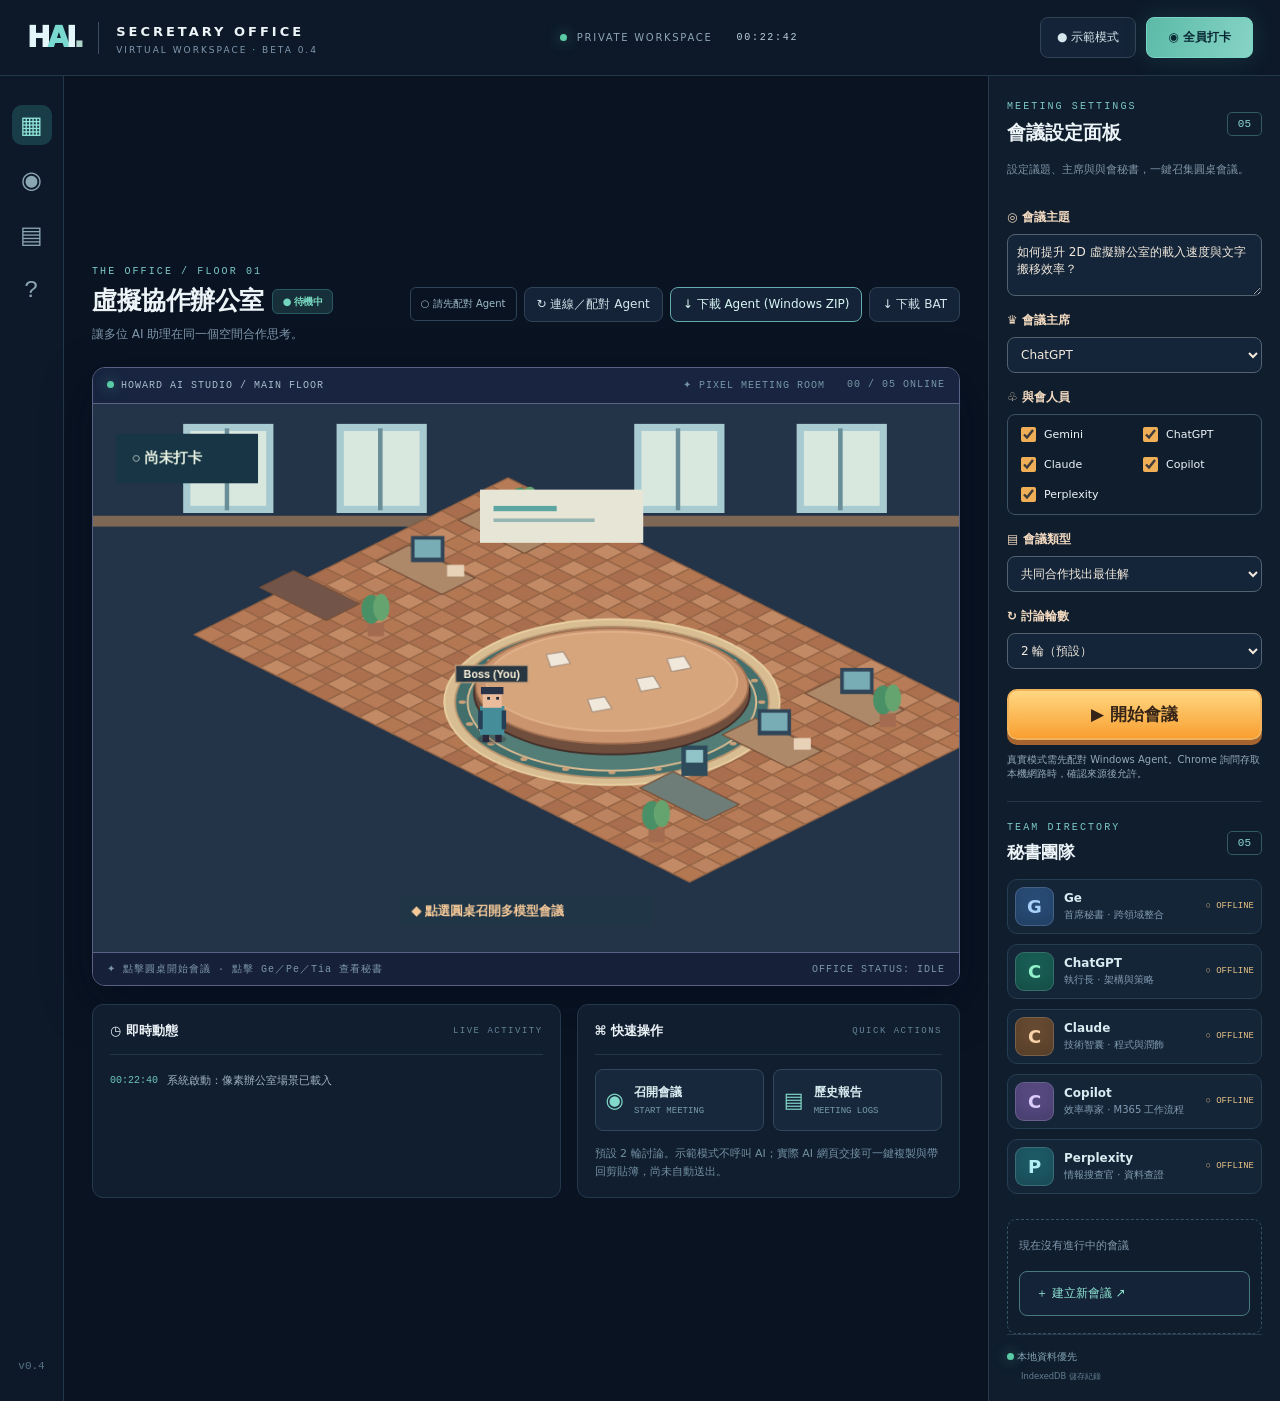
==== commit bbb759d5: "feat(office): picture-first meeting scene and verified stable Windows Agent download" ====
--- a/office/index.html
+++ b/office/index.html
@@ -24,8 +24,8 @@
       <span class="rail-spacer"></span><span class="rail-version">v0.4</span>
     </aside>
     <main class="workspace">
-      <div class="workspace-heading"><div><div class="eyebrow">THE OFFICE / FLOOR 01</div><h1>虛擬協作辦公室 <span class="office-state" id="office-state">● 待機中</span></h1><p>讓多位 AI 助理在同一個空間合作思考。</p></div><div class="workspace-tools"><span id="connection-label" class="connection-pill">○ 本機 Agent 檢查中</span><button class="subtle-btn" id="refresh-agent" title="連線／配對本機 Windows Agent">↻ 連線／配對 Agent</button><a class="subtle-btn download-bat" href="/office/start-agent.bat" download="start-agent.bat" title="下載 Windows Agent 啟動批次檔，需搭配 HVASecretaryAgent.exe">↓ 下載 BAT</a></div></div>
-      <div class="scene-shell"><div class="scene-top"><span><span class="green-dot"></span> HOWARD AI STUDIO / MAIN FLOOR</span><span class="scene-indicators"><span>✦ PIXEL MEETING ROOM</span><span id="room-population">00 / 05 ONLINE</span></span></div><canvas id="office-scene" width="960" height="608" aria-label="可點擊互動的像素風會議辦公室：點圓桌召開會議，點秘書查看狀態"></canvas><div class="scene-footer"><span>✥ 點擊地面移動角色 · 點擊圓桌召集會議</span><span id="scene-context">OFFICE STATUS: IDLE</span></div></div>
+      <div class="workspace-heading"><div><div class="eyebrow">THE OFFICE / FLOOR 01</div><h1>虛擬協作辦公室 <span class="office-state" id="office-state">● 待機中</span></h1><p>讓多位 AI 助理在同一個空間合作思考。</p></div><div class="workspace-tools"><span id="connection-label" class="connection-pill">○ 本機 Agent 檢查中</span><button class="subtle-btn" id="refresh-agent" title="連線／配對本機 Windows Agent">↻ 連線／配對 Agent</button><a class="subtle-btn download-agent" href="https://github.com/Howard486/howardaistudio-my/actions/runs/39293237526/artifacts/12207520129" target="_blank" rel="noopener noreferrer" title="下載 HVA Secretary Agent v0.4.1 Windows 64-bit ZIP，未簽章，需要登入 GitHub">↓ 下載 Agent (Windows ZIP)</a><a class="subtle-btn download-bat" href="/office/start-agent.bat" download="start-agent.bat" title="下載 Windows Agent 啟動批次檔，需搭配 HVASecretaryAgent.exe">↓ 下載 BAT</a></div></div>
+      <div class="scene-shell"><div class="scene-top"><span><span class="green-dot"></span> HOWARD AI STUDIO / MAIN FLOOR</span><span class="scene-indicators"><span>✦ PIXEL MEETING ROOM</span><span id="room-population">00 / 05 ONLINE</span></span></div><canvas id="office-scene" width="960" height="608" aria-label="Ge、Pe、Tia 像素風會議室主視覺。點擊中央圓桌開始會議，點擊三位秘書查看狀態"></canvas><div class="scene-footer"><span>✦ 點擊圓桌開始會議 · 點擊 Ge／Pe／Tia 查看秘書</span><span id="scene-context">OFFICE STATUS: IDLE</span></div></div>
       <section class="bottom-panels"><div class="panel activity"><div class="panel-title"><span>◷ 即時動態</span><small>LIVE ACTIVITY</small></div><div class="activity-list" id="activity-list" aria-live="polite"><p class="dim">辦公室已就緒，等待打卡。</p></div></div><div class="panel shortcuts"><div class="panel-title"><span>⌘ 快速操作</span><small>QUICK ACTIONS</small></div><div class="quick-grid"><button id="quick-meet"><b>◉</b><span>召開會議<small>START MEETING</small></span></button><button id="quick-history"><b>▤</b><span>歷史報告<small>MEETING LOGS</small></span></button></div><div class="mini-tip">預設 2 輪討論。示範模式不呼叫 AI；實際 AI 網頁交接可一鍵複製與帶回剪貼簿，尚未自動送出。</div></div></section>
     </main>
     <aside class="inspector">
--- a/office/styles.css
+++ b/office/styles.css
@@ -33,3 +33,11 @@
 .scene-shell{border-color:#596284;box-shadow:0 16px 50px #02081d65}
 .scene-top{background:#182440;border-bottom:1px solid #596284}
 .scene-footer{background:#172039;border-top:1px solid #596284}
+
+/* Image-first Office meeting room: crisp reference art, while controls stay original. */
+#office-scene{image-rendering:auto;aspect-ratio:960/608;cursor:pointer}
+.workspace-tools{flex-wrap:wrap;gap:7px}
+.download-agent{display:inline-flex;align-items:center;justify-content:center;
+  text-decoration:none;white-space:nowrap;border-color:#63acae;color:#d9f8f6}
+.download-agent:hover{border-color:#84ddd0;background:#214455}
+@media(max-width:650px){.download-agent{font-size:11px;padding:8px 9px}}
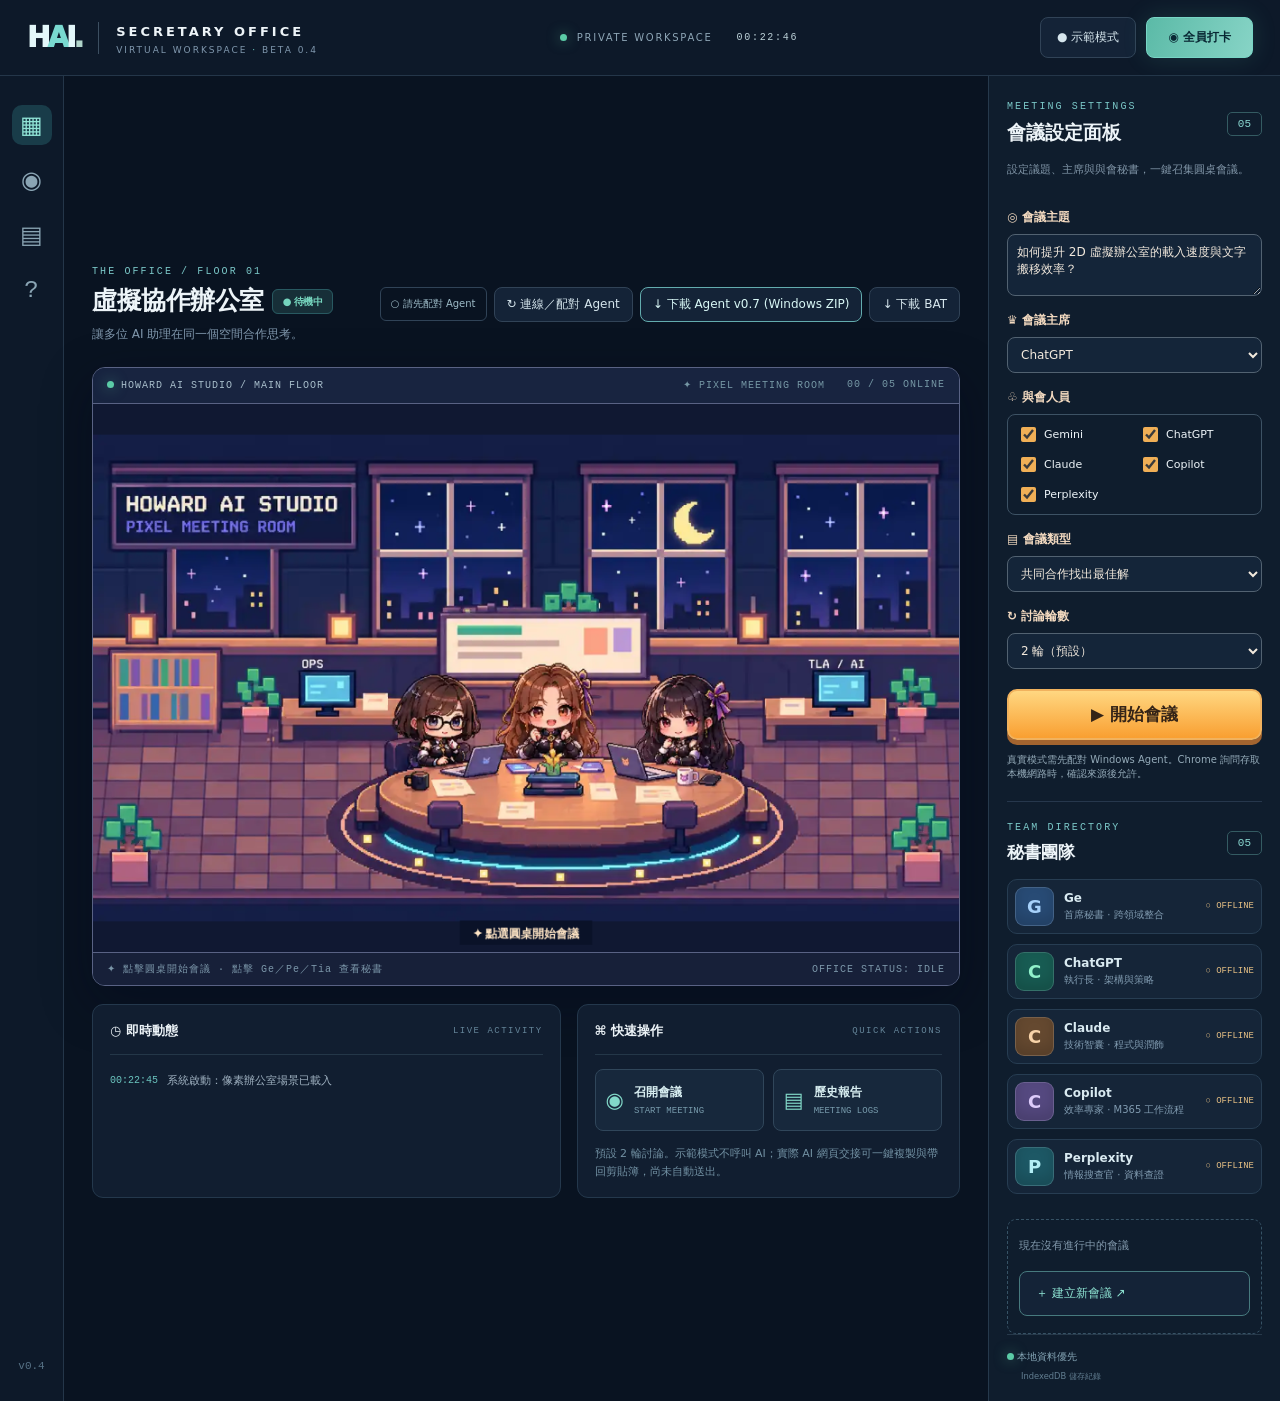
==== commit 7a49fb8f: "fix(office): link Agent v0.7 preview and update launcher EXE detection" ====
--- a/office/index.html
+++ b/office/index.html
@@ -24,7 +24,7 @@
       <span class="rail-spacer"></span><span class="rail-version">v0.4</span>
     </aside>
     <main class="workspace">
-      <div class="workspace-heading"><div><div class="eyebrow">THE OFFICE / FLOOR 01</div><h1>虛擬協作辦公室 <span class="office-state" id="office-state">● 待機中</span></h1><p>讓多位 AI 助理在同一個空間合作思考。</p></div><div class="workspace-tools"><span id="connection-label" class="connection-pill">○ 本機 Agent 檢查中</span><button class="subtle-btn" id="refresh-agent" title="連線／配對本機 Windows Agent">↻ 連線／配對 Agent</button><a class="subtle-btn download-agent" href="https://github.com/Howard486/howardaistudio-my/actions/runs/39293237526/artifacts/12207520129" target="_blank" rel="noopener noreferrer" title="下載 HVA Secretary Agent v0.4.1 Windows 64-bit ZIP，未簽章，需要登入 GitHub">↓ 下載 Agent (Windows ZIP)</a><a class="subtle-btn download-bat" href="/office/start-agent.bat" download="start-agent.bat" title="下載 Windows Agent 啟動批次檔，需搭配 HVASecretaryAgent.exe">↓ 下載 BAT</a></div></div>
+      <div class="workspace-heading"><div><div class="eyebrow">THE OFFICE / FLOOR 01</div><h1>虛擬協作辦公室 <span class="office-state" id="office-state">● 待機中</span></h1><p>讓多位 AI 助理在同一個空間合作思考。</p></div><div class="workspace-tools"><span id="connection-label" class="connection-pill">○ 本機 Agent 檢查中</span><button class="subtle-btn" id="refresh-agent" title="連線／配對本機 Windows Agent">↻ 連線／配對 Agent</button><a class="subtle-btn download-agent" href="https://github.com/Howard486/howardaistudio-my/actions/runs/39557481224/artifacts/12326137799" target="_blank" rel="noopener noreferrer" title="下載 HVA Secretary Agent v0.7 Windows 64-bit 測試版 ZIP（未簽章，GitHub 可能需登入；解壓後仍有一層 ZIP）">↓ 下載 Agent v0.7 (Windows ZIP)</a><a class="subtle-btn download-bat" href="/office/start-agent.bat" download="start-agent.bat" title="啟動 HVA Secretary Agent v0.7 或舊版 Windows EXE，請先下載並解壓縮 Agent">↓ 下載 BAT</a></div></div>
       <div class="scene-shell"><div class="scene-top"><span><span class="green-dot"></span> HOWARD AI STUDIO / MAIN FLOOR</span><span class="scene-indicators"><span>✦ PIXEL MEETING ROOM</span><span id="room-population">00 / 05 ONLINE</span></span></div><canvas id="office-scene" width="960" height="608" aria-label="Ge、Pe、Tia 像素風會議室主視覺。點擊中央圓桌開始會議，點擊三位秘書查看狀態"></canvas><div class="scene-footer"><span>✦ 點擊圓桌開始會議 · 點擊 Ge／Pe／Tia 查看秘書</span><span id="scene-context">OFFICE STATUS: IDLE</span></div></div>
       <section class="bottom-panels"><div class="panel activity"><div class="panel-title"><span>◷ 即時動態</span><small>LIVE ACTIVITY</small></div><div class="activity-list" id="activity-list" aria-live="polite"><p class="dim">辦公室已就緒，等待打卡。</p></div></div><div class="panel shortcuts"><div class="panel-title"><span>⌘ 快速操作</span><small>QUICK ACTIONS</small></div><div class="quick-grid"><button id="quick-meet"><b>◉</b><span>召開會議<small>START MEETING</small></span></button><button id="quick-history"><b>▤</b><span>歷史報告<small>MEETING LOGS</small></span></button></div><div class="mini-tip">預設 2 輪討論。示範模式不呼叫 AI；實際 AI 網頁交接可一鍵複製與帶回剪貼簿，尚未自動送出。</div></div></section>
     </main>
